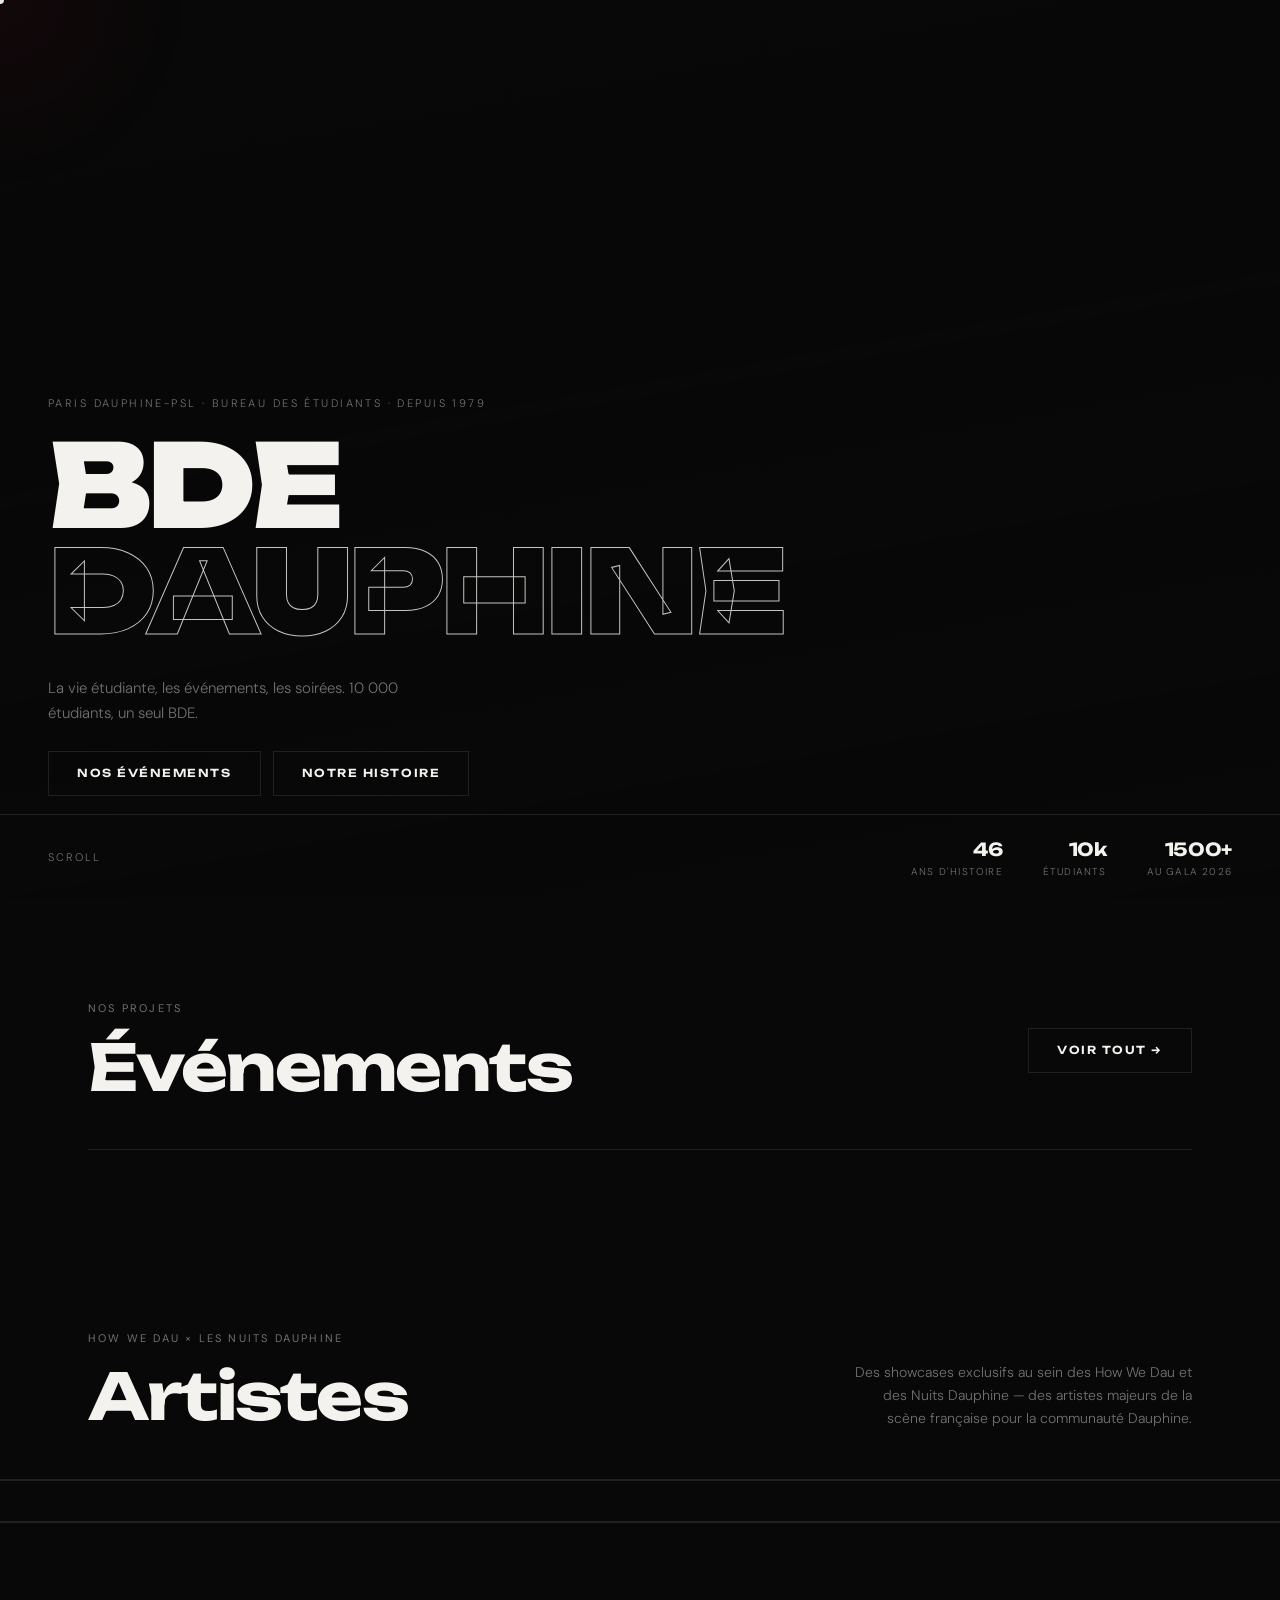
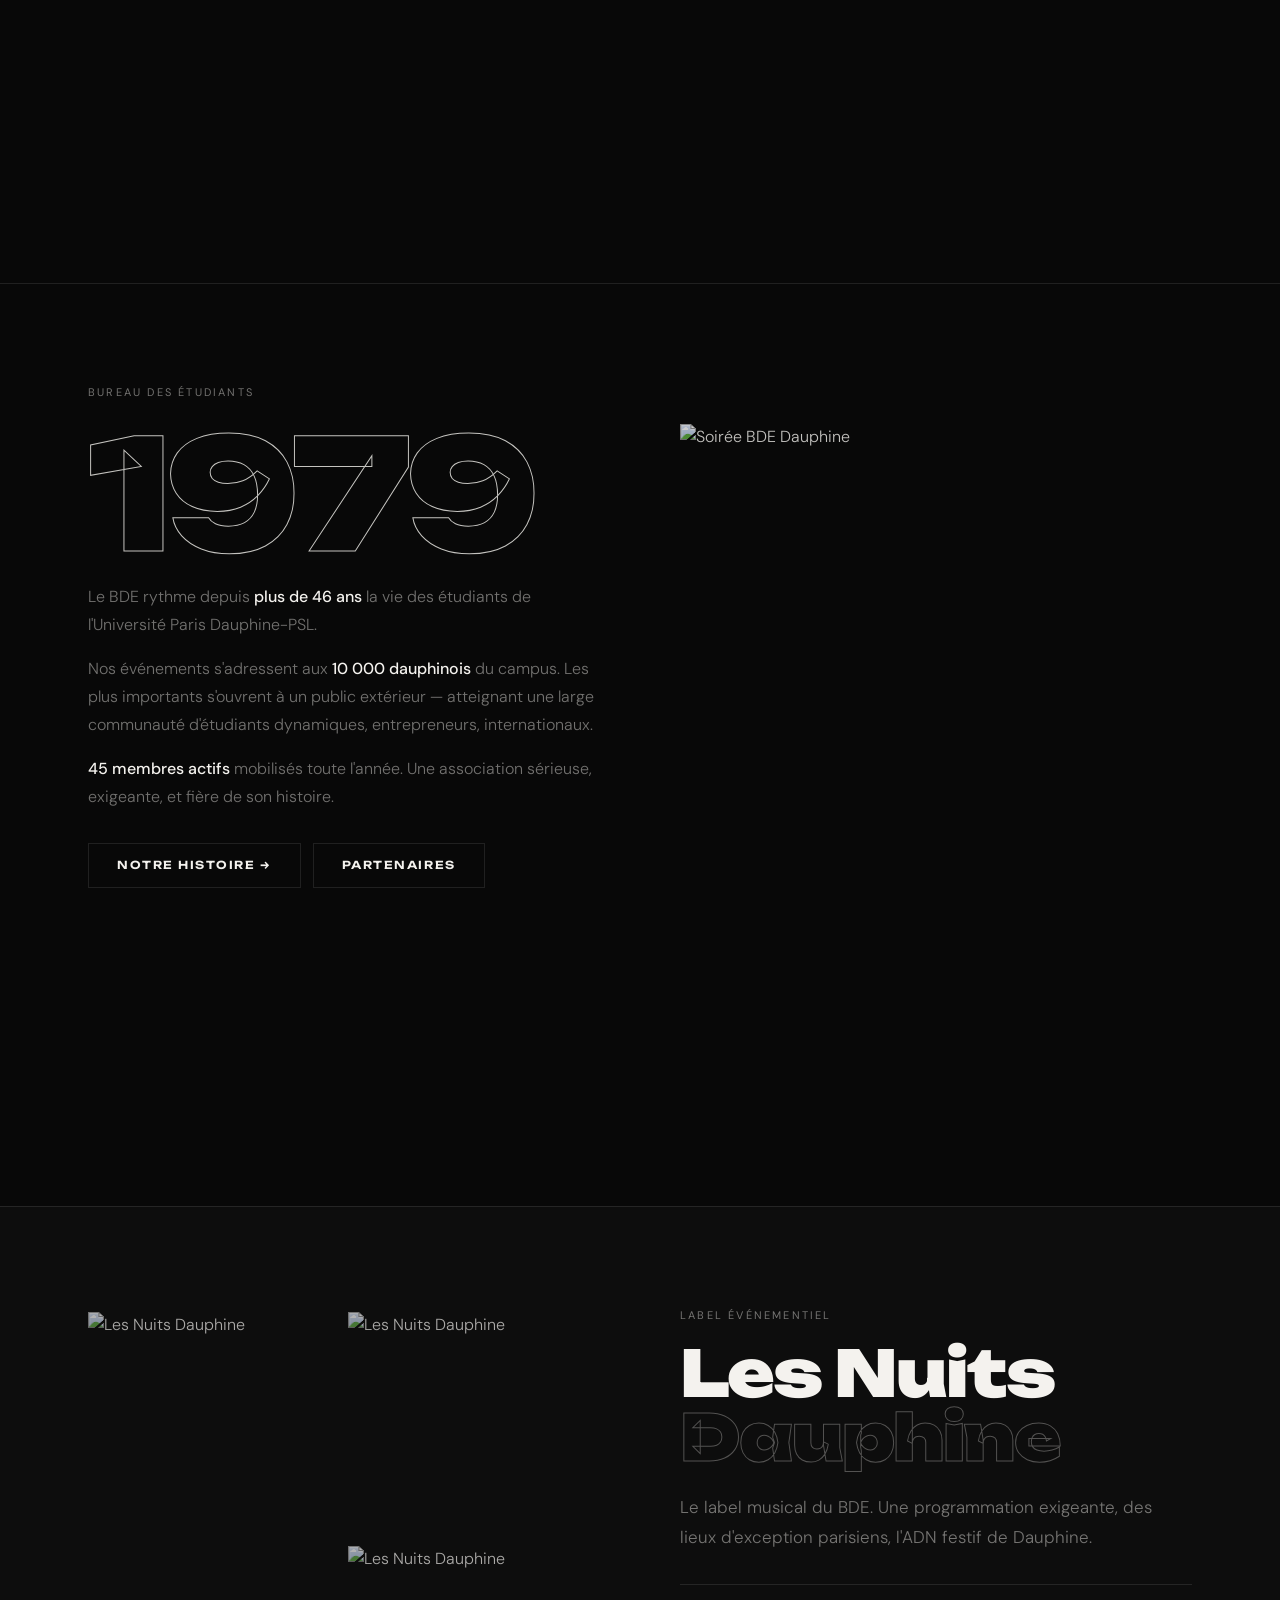
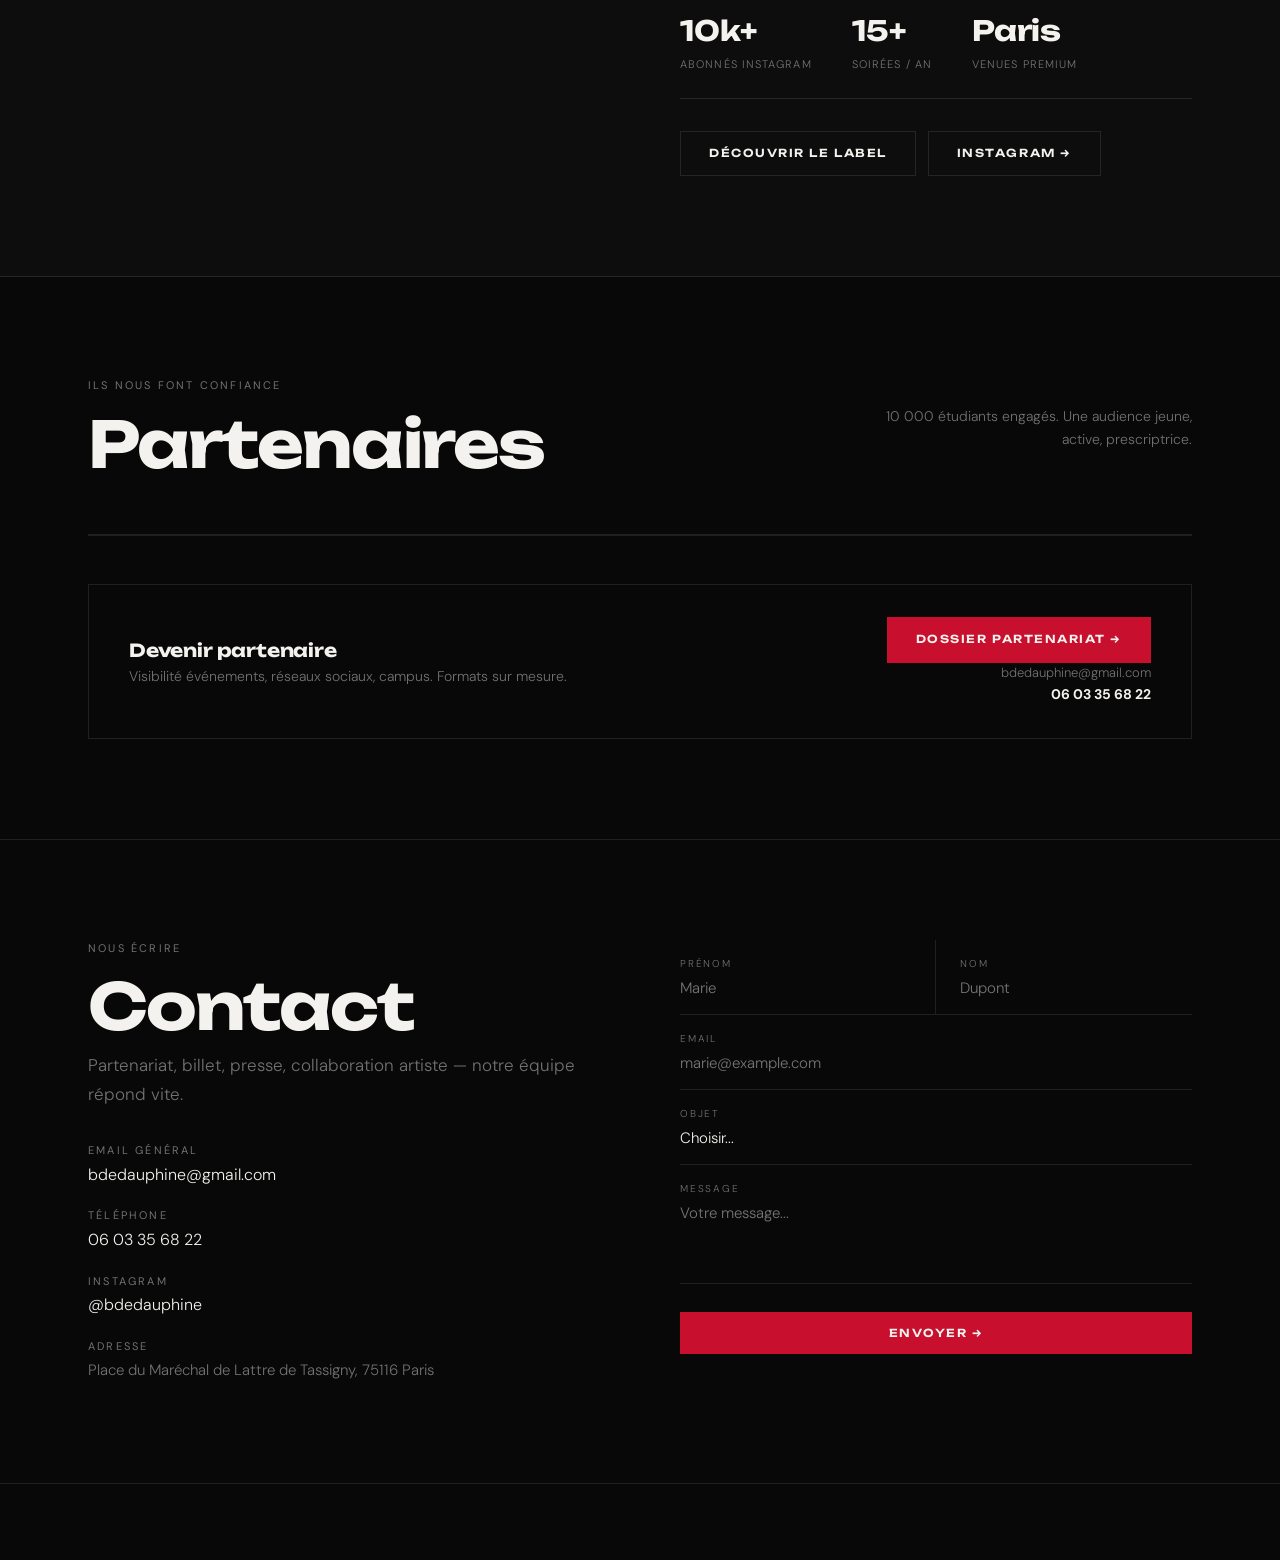
==== index.html @ ed26035d "Add files via upload" ====
<!DOCTYPE html>

<html lang="fr">
<head>
<meta charset="utf-8"/>
<meta content="width=device-width, initial-scale=1.0" name="viewport"/>
<!-- Favicons / icons -->
<link href="favicon.ico" rel="icon" sizes="any"/>
<link href="favicon-16.png" rel="icon" sizes="16x16" type="image/png"/>
<link href="favicon-32.png" rel="icon" sizes="32x32" type="image/png"/>
<link href="apple-touch-icon.png" rel="apple-touch-icon" sizes="180x180"/>
<link href="site.webmanifest" rel="manifest"/>
<meta content="#050608" name="theme-color"/>
<title>BDE Dauphine — Bureau des Étudiants · Paris Dauphine-PSL</title>
<meta content="BDE Dauphine — le Bureau des Étudiants de l'Université Paris Dauphine-PSL. Événements, soirées, showcases rap et vie étudiante depuis 1979." name="description"/>
<meta content="index, follow" name="robots">
<link href="https://bdedauphine.fr/" rel="canonical"/>
<!-- Social preview -->
<meta content="BDE Dauphine — Paris Dauphine-PSL" property="og:title"/>
<meta content="Événements, showcases exclusifs et vie étudiante à Paris Dauphine-PSL. Gala, How We Dau, WEI et plus." property="og:description"/>
<meta content="website" property="og:type"/>
<meta content="https://bdedauphine.fr/" property="og:url"/>
<meta content="https://bdedauphine.fr/uploads/photos_now-1777708863357.jpg" property="og:image"/>
<meta content="BDE Dauphine" property="og:site_name"/>
<meta content="fr_FR" property="og:locale"/>
<meta content="summary_large_image" name="twitter:card"/>
<meta content="BDE Dauphine — Paris Dauphine-PSL" name="twitter:title"/>
<meta content="Événements, showcases exclusifs et vie étudiante à Paris Dauphine-PSL. Gala, How We Dau, WEI et plus." name="twitter:description"/>
<meta content="https://bdedauphine.fr/uploads/photos_now-1777708863357.jpg" name="twitter:image"/>
<link href="style.css" rel="stylesheet"/>
<style>
    /* ── HERO ─────────────────────────────────────── */
    #hero { height: 100vh; min-height: 640px; position: relative; display: grid; grid-template-rows: 1fr auto; overflow: hidden; }
    .hero-bg { position: absolute; inset: 0; background-image: url('uploads/photos_now-1777708863357.jpg'); background-size: cover; background-position: center 25%; will-change: transform; }
    .hero-bg::after { content: ''; position: absolute; inset: 0; background: linear-gradient(170deg, rgba(8,8,8,0.6) 0%, rgba(8,8,8,0.5) 45%, rgba(8,8,8,0.9) 100%); }
    .hero-content { position: relative; z-index: 2; display: flex; flex-direction: column; justify-content: flex-end; padding: 0 48px 18px; max-width: 900px; }
    .hero-since { font-family: var(--font-body); font-size: 11px; letter-spacing: 0.22em; text-transform: uppercase; color: var(--muted); margin-bottom: 20px; }
    .hero-title { font-family: 'Unbounded', sans-serif; font-size: clamp(48px, 9vw, 128px); font-weight: 900; line-height: 0.92; letter-spacing: -0.04em; margin-bottom: 32px; }
    .hero-title .outline { -webkit-text-stroke: 1px rgba(244,242,238,0.8); color: transparent; }
    .hero-meta { display: flex; align-items: center; gap: 25px; flex-wrap: wrap; }
    .hero-desc { font-size: 15px; color: var(--muted); max-width: 360px; line-height: 1.65; }
    .hero-actions { display: flex; gap: 12px; flex-wrap: wrap; }
    .hero-scroll { position: relative; z-index: 2; padding: 20px 48px; border-top: 1px solid var(--border); display: flex; justify-content: space-between; align-items: center; }
    .hero-scroll-label { font-size: 11px; letter-spacing: 0.18em; text-transform: uppercase; color: var(--muted); }
    .hero-scroll-stats { display: flex; gap: 40px; }
    .hero-stat { text-align: right; }
    .hero-stat-num { font-family: var(--font-title); font-size: 18px; font-weight: 700; letter-spacing: -0.02em; }
    .hero-stat-label { font-size: 10px; letter-spacing: 0.12em; text-transform: uppercase; color: var(--muted); }

    /* ── ÉVÉNEMENTS GRID ──────────────────────────── */
    #evenements { padding: 100px 0 0; }
    .events-header { display: flex; justify-content: space-between; align-items: flex-end; padding-bottom: 48px; border-bottom: 1px solid var(--border); margin-bottom: 0; }
    .event-row { display: grid; grid-template-columns: 80px minmax(0, 1fr) minmax(130px, auto) 200px 80px; align-items: center; gap: 32px; padding: 28px 0; border-bottom: 1px solid var(--border); cursor: none; text-decoration: none; color: var(--white); transition: background 0.2s; position: relative; }
    .event-row:hover { background: rgba(244,242,238,0.02); }
    .event-row:hover .event-row-num { color: var(--red); }
    .event-row:hover .event-row-arrow { opacity: 1; transform: translateX(0); }
    .event-row-num { font-family: var(--font-title); font-size: 12px; font-weight: 600; letter-spacing: 0.08em; color: var(--muted); transition: color 0.2s; }
    .event-row-name { font-family: var(--font-title); font-size: clamp(18px, 2.5vw, 26px); font-weight: 700; letter-spacing: -0.02em; }
    .event-row-meta { font-size: 13px; color: var(--muted); }
    .event-row-arrow { justify-self: end; font-size: 20px; color: var(--muted); opacity: 0; transform: translateX(-8px); transition: opacity 0.2s, transform 0.2s; }

    /* ── HERO LOGO DROIT ─────────────────────────── */
    /* Pour changer la taille du logo : modifier la valeur width dans .hero-logo-right img */
    .hero-logo-right {
      position: absolute;
      right: 48px;
      bottom: 152px; /* aligne approximativement avec la ligne "DAUPHINE" */
      z-index: 3;
      pointer-events: none;
      opacity: 0.50;
      filter: brightness(0) invert(1);
    }
    .hero-logo-right img {
      width: 220px; /* ← MODIFIER ICI pour changer la taille du logo */
      display: block;
    }

@media (max-width: 900px) {
  .hero-logo-right {
    display: block;
    position: absolute;
    top: 40%;
    left: 50%;
    transform: translate(-50%, -50%);
    opacity: 0.45;
  }

  .hero-logo-right img {
    width: 150px;
  }
}

@media (max-width: 900px) {
  .hero-actions {
    display: grid;
    grid-template-columns: 1fr 1fr;
    gap: 10px;
    width: 100%;
    max-width: 300px;
  }

  .hero-actions .btn {
    padding: 12px 10px;
    font-size: 10px;
    letter-spacing: 0.08em;
    text-align: center;
    white-space: nowrap;
  }
}

    /* ── SHOWCASES / ARTISTES ────────────────────── */
    #showcases { padding: 100px 0 0; }
    .artists-carousel { overflow: hidden; border-top: 1px solid var(--border); margin-top: 48px; }
    .artists-carousel-track { display: flex; gap: 0; width: max-content; animation: marquee 50s linear infinite; }
    .artists-carousel-track:hover { animation-play-state: paused; }
    .artist-card { flex: 0 0 300px; height: 420px; position: relative; overflow: hidden; border-right: 1px solid var(--border); }
    .artist-card-featured { flex: 0 0 440px; }
    .artist-card img { width: 100%; height: 100%; object-fit: cover; filter: brightness(0.5) saturate(0.75); transition: transform 0.7s cubic-bezier(0.16,1,0.3,1), filter 0.4s; }
    .artist-card:hover img { transform: scale(1.05); filter: brightness(0.7) saturate(0.9); }
    .artist-card-overlay { position: absolute; inset: 0; background: linear-gradient(to top, rgba(8,8,8,0.97) 0%, rgba(8,8,8,0.25) 45%, transparent 70%); }
    .artist-card-info { position: absolute; bottom: 0; left: 0; right: 0; padding: 32px; }
    .artist-card-year { font-size: 10px; letter-spacing: 0.2em; text-transform: uppercase; color: var(--muted); margin-bottom: 8px; }
    .artist-card-name { font-family: var(--font-title); font-size: clamp(28px, 3.5vw, 44px); font-weight: 900; letter-spacing: -0.03em; line-height: 0.95; margin-bottom: 6px; }
    .artist-card-event { font-size: 12px; color: var(--muted); line-height: 1.5; }
    .artist-card-badge { display: inline-block; margin-top: 12px; font-family: var(--font-title); font-size: 9px; font-weight: 600; letter-spacing: 0.12em; text-transform: uppercase; padding: 5px 12px; border: 1px solid rgba(244,242,238,0.45); color: var(--white); }
    /* Artist text strip */
    .artists-text-strip { overflow: hidden; border-top: 1px solid var(--border); border-bottom: 1px solid var(--border); padding: 20px 0; }
    .artists-text-track { display: flex; align-items: center; animation: marquee 55s linear infinite; white-space: nowrap; }
    .artist-text-item { font-family: var(--font-title); font-size: clamp(44px,7vw,84px); font-weight: 900; letter-spacing: -0.05em; color: transparent; -webkit-text-stroke: 1px rgba(244,242,238,0.16); padding: 0 48px; flex-shrink: 0; line-height: 1; }
    .artist-text-sep { color: var(--red); opacity: 0.5; padding: 0 8px; font-size: clamp(24px,4vw,48px); flex-shrink: 0; }

    /* ── GALERIE BANDE ────────────────────────────── */
    #galerie-band { overflow: hidden; border-top: 1px solid var(--border); border-bottom: 1px solid var(--border); }
    .galerie-strip { display: flex; height: 360px; }
    .galerie-strip-item { flex: 0 0 auto; overflow: hidden; position: relative; }
    .galerie-strip-item img { height: 100%; width: auto; object-fit: cover; display: block; filter: brightness(0.75) saturate(0.85); transition: filter 0.3s; }
    .galerie-strip-item:hover img { filter: brightness(0.9) saturate(1); }

    /* ── HISTOIRE + IDENTITE ──────────────────────── */
    #identite { padding: 100px 0; }
    .identite-grid { display: grid; grid-template-columns: 1fr 1fr; gap: 80px; align-items: start; }
    .year-big { font-family: var(--font-title); font-size: clamp(80px, 12vw, 160px); font-weight: 900; line-height: 1; letter-spacing: -0.05em; -webkit-text-stroke: 1px rgba(244,242,238,0.8); color: transparent; margin-bottom: -20px; }
    .identite-text { margin-top: 32px; }
    .identite-text p { font-size: 16px; color: var(--muted); line-height: 1.75; margin-bottom: 16px; }
    .identite-text strong { color: var(--white); font-weight: 500; }
    .identite-right { padding-top: 40px; }
    .identite-photo { width: 100%; aspect-ratio: 3/4; overflow: hidden; position: relative; }
    .identite-photo img { width: 100%; height: 100%; object-fit: cover; object-position: center top; filter: brightness(0.8) saturate(0.9); }

    /* ── NUITS LABEL ──────────────────────────────── */
    #nuits { padding: 100px 0; background: #0d0d0d; border-top: 1px solid var(--border); border-bottom: 1px solid var(--border); }
    .nuits-layout { display: grid; grid-template-columns: 1fr 1fr; gap: 80px; align-items: center; }
    .nuits-photos { display: grid; grid-template-columns: 1fr 1fr; gap: 8px; height: 460px; }
    .nuits-photo { overflow: hidden; }
    .nuits-photo:first-child { grid-row: span 2; }
    .nuits-photo img { width: 100%; height: 100%; object-fit: cover; filter: brightness(0.7) saturate(0.8); transition: filter 0.4s; }
    .nuits-photo:hover img { filter: brightness(0.85) saturate(0.95); }
    .nuits-title { font-family: var(--font-title); font-size: clamp(36px, 5vw, 64px); font-weight: 900; line-height: 1; letter-spacing: -0.03em; margin-bottom: 24px; }
    .nuits-title .line2 { -webkit-text-stroke: 1px rgba(244,242,238,0.3); color: transparent; }
    .nuits-stats-row { display: flex; gap: 40px; margin: 32px 0; padding: 24px 0; border-top: 1px solid var(--border); border-bottom: 1px solid var(--border); }
    .nuits-stat-num { font-family: var(--font-title); font-size: 28px; font-weight: 700; letter-spacing: -0.02em; color: var(--white); }
    .nuits-stat-label { font-size: 11px; letter-spacing: 0.1em; text-transform: uppercase; color: var(--muted); margin-top: 2px; }

    /* ── PARTENAIRES MINI ─────────────────────────── */
    #partenaires { padding: 100px 0; }
    .partners-header { display: flex; justify-content: space-between; align-items: flex-end; margin-bottom: 56px; }
    .partners-scroll-section { overflow: hidden; border-top: 1px solid var(--border); border-bottom: 1px solid var(--border); }
    .partners-scroll-track { display: flex; animation: marquee 32s linear infinite; }
    .partner-scroll-item { flex: 0 0 auto; display: flex; align-items: center; gap: 20px; padding: 22px 44px; border-right: 1px solid var(--border); text-decoration: none; color: var(--white); cursor: none; transition: background 0.2s; }
    .partner-scroll-item:hover { background: rgba(244,242,238,0.03); }
    .partner-scroll-dot { width: 4px; height: 4px; border-radius: 50%; background: var(--red); flex-shrink: 0; opacity: 0.55; }
    .partner-scroll-name { font-family: var(--font-title); font-size: 13px; font-weight: 700; letter-spacing: 0.02em; white-space: nowrap; }
    .partner-scroll-type { font-size: 11px; color: var(--muted); letter-spacing: 0.06em; white-space: nowrap; }
    .partner-cta-row { margin-top: 48px; display: flex; align-items: center; justify-content: space-between; padding: 32px 40px; border: 1px solid var(--border); }
    .partner-cta-text h3 { font-family: var(--font-title); font-size: 18px; font-weight: 700; letter-spacing: -0.01em; margin-bottom: 0px; }
    .partner-cta-text p { font-size: 14px; color: var(--muted); }
    .partner-cta-contact { display: flex; flex-direction: column; align-items: flex-end; gap: 0px; }
    .partner-cta-contact span { font-size: 13px; color: var(--muted); }
    .partner-cta-contact strong { font-size: 14px; color: var(--white); }

    /* ── CONTACT ──────────────────────────────────── */
    #contact { padding: 100px 0; border-top: 1px solid var(--border); }
    .contact-layout { display: grid; grid-template-columns: 1fr 1fr; gap: 80px; align-items: start; }
    .contact-form { display: flex; flex-direction: column; gap: 0; }
    .form-field { display: flex; flex-direction: column; border-bottom: 1px solid var(--border); }
    .form-field label { font-size: 10px; letter-spacing: 0.18em; text-transform: uppercase; color: var(--muted); padding: 16px 0 6px; }
    .form-field input, .form-field textarea, .form-field select { background: transparent; border: none; color: var(--white); font-family: var(--font-body); font-size: 15px; font-weight: 300; padding: 0 0 16px; outline: none; resize: none; cursor: none; -webkit-appearance: none; }
    .form-field select option { background: #111; }
    .form-field textarea { height: 80px; }
    .form-row-2 { display: grid; grid-template-columns: 1fr 1fr; }
    .form-row-2 .form-field:first-child { border-right: 1px solid var(--border); padding-right: 24px; }
    .form-row-2 .form-field:last-child { padding-left: 24px; }
    .form-submit { margin-top: 28px; }

    @media (max-width: 900px) {
      .hero-content { padding: 0 20px 72px; }
      .hero-scroll { padding: 16px 20px; }
      .hero-scroll-stats { gap: 20px; }
      .event-row { grid-template-columns: 48px 1fr; gap: 16px 20px; }
      .event-row > .event-row-meta { grid-column: 2; }
      .event-row-arrow { display: none; }
      .artist-card { flex: 0 0 260px; height: 380px; }
      .artist-card-featured { flex: 0 0 300px; }
      .identite-grid, .nuits-layout, .contact-layout { grid-template-columns: 1fr; gap: 40px; }
      .identite-right { padding-top: 0; }
      .partners-header { flex-direction: column; align-items: flex-start; gap: 16px; }
      .partner-cta-row { flex-direction: column; gap: 24px; align-items: flex-start; }
      .partner-cta-contact { align-items: flex-start; }
      .galerie-strip { height: 220px; }
      /* Events header "voir tout" */
      .events-header { flex-direction: column; align-items: flex-start; gap: 16px; }
    }
    @media (max-width: 768px) {
      /* Artists carousel: touch-scrollable on mobile */
      .artists-carousel { overflow-x: auto; overflow-y: hidden; height: 380px; -webkit-overflow-scrolling: touch; scroll-snap-type: x mandatory; }
      .artists-carousel::-webkit-scrollbar { display: none; }
      .artists-carousel-track { animation: none !important; }
      .artist-card, .artist-card-featured { scroll-snap-align: start; }
    }
     
    @media (max-width: 768px) {
  .partners-scroll-section {
    overflow: visible;
    border-top: 1px solid var(--border);
    border-bottom: 1px solid var(--border);
  }

  .partners-scroll-track {
    animation: none !important;
    display: grid;
    grid-template-columns: 1fr 1fr;
    width: 100%;
  }

  .partner-scroll-item {
    flex: none;
    min-height: 96px;
    padding: 18px 10px;
    border-right: 1px solid var(--border);
    border-bottom: 1px solid var(--border);
    justify-content: center;
    text-align: center;
    flex-direction: column;
    gap: 10px;
  }

  .partner-scroll-item:nth-child(even) {
    border-right: none;
  }

  .partner-scroll-name {
    font-size: 11px;
    line-height: 1.2;
  }

  .partner-scroll-type {
    font-size: 9px;
  }

  .partner-logo-box {
    width: 44px;
    height: 44px;
    margin: 0 auto;
  }

  .partner-scroll-dot {
    display: none;
  }
}
/* ── LOGOS SPONSORS / PARTENAIRES ───────────────── */

.sponsor-logo-ph,
.partner-logo-box {
  width: 80px;
  height: 80px;
  border: 1px solid var(--border);
  background: rgba(244,242,238,0.045);
  display: grid;
  place-items: center;
  flex-shrink: 0;
  overflow: hidden;
}

.sponsor-logo-ph img,
.partner-logo-box img {
  max-width: 90%;
  max-height: 90%;
  object-fit: contain;
  display: block;
  filter: grayscale(1) brightness(1.45);
  opacity: 0.78;
  transition:
    filter 0.25s ease,
    opacity 0.25s ease,
    transform 0.25s ease;
}

.sponsor-item:hover .sponsor-logo-ph img,
.partner-scroll-item:hover .partner-logo-box img {
  filter: grayscale(0) brightness(1);
  opacity: 1;
  transform: scale(1.05);
}

.partner-scroll-item {
  align-items: center;
}

@media (max-width: 768px) {
  .sponsor-logo-ph,
  .partner-logo-box {
    width: 44px;
    height: 44px;
  }

  .sponsor-logo-ph img,
  .partner-logo-box img {
    max-width: 70%;
    max-height: 70%;
  }

  .partner-scroll-item {
    min-height: 108px;
  }
}
  </style>
</meta></head>
<body>
<div class="cursor-dot" id="cursorDot"></div>
<div class="cursor-blob" id="cursorBlob"></div>
<!-- NAV -->
<!-- =====================================================
     NAVIGATION GÉNÉRÉE AUTOMATIQUEMENT
     Source : /data/site.js > navigation
     Modifier les libellés et liens dans data/site.js.
     Ne pas écrire les liens de menu directement ici.
     ===================================================== --><nav data-render="nav" id="nav"></nav>
<!-- HERO -->
<section id="hero">
<div class="hero-bg" id="heroBg"></div>
<div class="hero-content">
<div class="hero-since reveal" data-en="Paris Dauphine-PSL · Student Union · Since 1979" data-fr="Paris Dauphine-PSL · Bureau des Étudiants · Depuis 1979">Paris Dauphine-PSL · Bureau des Étudiants · Depuis 1979</div>
<h1 class="hero-title reveal" style="transition-delay:0.1s">
        BDE<br/><span class="outline">DAUPHINE</span>
</h1>
<div class="hero-meta reveal" style="transition-delay:0.2s">
<p class="hero-desc" data-en="Student life, events, parties. 10,000 students, one BDE." data-fr="La vie étudiante, les événements, les soirées. 10 000 étudiants, un seul BDE.">La vie étudiante, les événements, les soirées. 10 000 étudiants, un seul BDE.</p>
<div class="hero-actions">
<a class="btn" data-en="Our Events" data-fr="Nos événements" href="#evenements">Nos événements</a>
<a class="btn" data-en="Our Story" data-fr="Notre histoire" href="about.html">Notre histoire</a>
</div>
</div>
</div>
<!-- Logo BDE droit — aligné avec "DAUPHINE" — taille modifiable dans .hero-logo-right img -->
<div aria-hidden="true" class="hero-logo-right">
<img alt="" src="uploads/logo-1777708303205.png"/>
</div>
<div class="hero-scroll reveal">
<span class="hero-scroll-label">Scroll</span>
<div class="hero-scroll-stats">
<div class="hero-stat">
<div class="hero-stat-num">46</div>
<div class="hero-stat-label" data-en="years of history" data-fr="ans d'histoire">ans d'histoire</div>
</div>
<div class="hero-stat">
<div class="hero-stat-num">10k</div>
<div class="hero-stat-label" data-en="students" data-fr="étudiants">étudiants</div>
</div>
<div class="hero-stat">
<div class="hero-stat-num">1500+</div>
<div class="hero-stat-label" data-en="at Gala 2026" data-fr="au Gala 2026">au Gala 2026</div>
</div>
</div>
</div>
</section>
<!-- SPONSORS MARQUEE -->
<!-- =====================================================
     BANDEAU SPONSORS AUTOMATIQUE
     Source : /data/sponsors.js
     Ajouter/supprimer/réordonner les sponsors dans ce fichier.
     ===================================================== --><div data-render="sponsors-marquee"></div>
<!-- ÉVÉNEMENTS (ordre corrigé) -->
<section class="page-section" id="evenements" style="padding-bottom:0;">
<div class="container">
<div class="events-header reveal">
<div>
<div class="label-sm" data-en="Our Projects" data-fr="Nos projets">Nos projets</div>
<h2 class="title-xl" data-en="Events" data-fr="Événements">Événements</h2>
</div>
<a class="btn" data-en="See all →" data-fr="Voir tout →" href="evenements.html">Voir tout →</a>
</div>
<!-- =====================================================
     LISTE ÉVÉNEMENTS ACCUEIL
     Source : /data/events.js
     showOnHome: true => affiché ici.
     order définit la position.
     ===================================================== --><div class="events-list" data-render="home-events"></div>
</div>
</section>
<!-- ARTISTES (carousel horizontal) -->
<section id="showcases">
<div class="container">
<div style="padding: 80px 0 0; display:flex; justify-content:space-between; align-items:flex-end;">
<div>
<div class="label-sm reveal">How We Dau × Les Nuits Dauphine</div>
<h2 class="title-xl reveal" data-en="Artists" data-fr="Artistes" style="transition-delay:0.05s">Artistes</h2>
</div>
<p class="body-md reveal" data-en="Exclusive showcases at How We Dau and Les Nuits Dauphine — major French music scene artists for the Dauphine community." data-fr="Des showcases exclusifs au sein des How We Dau et des Nuits Dauphine — des artistes majeurs de la scène française pour la communauté Dauphine." style="max-width:340px;text-align:right;transition-delay:0.1s">
          Des showcases exclusifs au sein des How We Dau et des Nuits Dauphine — des artistes majeurs de la scène française pour la communauté Dauphine.
        </p>
</div>
</div>
<div class="artists-carousel">
<!-- =====================================================
     CARROUSEL ARTISTES
     Source : /data/artists.js
     Modifier les artistes, images et années dans data/artists.js.
     ===================================================== --><div class="artists-carousel-track" data-render="artists-carousel" id="artistsCarouselTrack"></div>
</div>
<div class="artists-text-strip">
<div class="artists-text-track" data-render="artists-text-strip" id="artistsTextTrack"></div>
</div>
</section>
<!-- GALERIE BANDE -->
<div id="galerie-band">
<!-- =====================================================
     BANDE PHOTO AUTOMATIQUE
     Source : /data/galleries.js
     Les premières images actives des galeries sont affichées ici.
     ===================================================== --><div class="galerie-strip" data-render="home-gallery-strip" id="galerieStrip"></div>
</div>
<!-- IDENTITÉ -->
<section class="page-section" id="identite">
<div class="container">
<div class="identite-grid">
<div class="identite-left reveal">
<div class="label-sm" data-en="Student Union" data-fr="Bureau des Étudiants">Bureau des Étudiants</div>
<div class="year-big">1979</div>
<div class="identite-text">
<p data-en="The BDE has shaped student life at Paris Dauphine-PSL University for &lt;strong&gt;over 46 years&lt;/strong&gt;." data-fr="Le BDE rythme depuis &lt;strong&gt;plus de 46 ans&lt;/strong&gt; la vie des étudiants de l'Université Paris Dauphine-PSL.">Le BDE rythme depuis <strong>plus de 46 ans</strong> la vie des étudiants de l'Université Paris Dauphine-PSL.</p>
<p data-en="Our events serve the &lt;strong&gt;10,000 Dauphine students&lt;/strong&gt; on campus. The biggest ones are open to outside audiences — reaching a wide community of dynamic students, entrepreneurs and international profiles." data-fr="Nos événements s'adressent aux &lt;strong&gt;10 000 dauphinois&lt;/strong&gt; du campus. Les plus importants s'ouvrent à un public extérieur — atteignant une large communauté d'étudiants dynamiques, entrepreneurs, internationaux.">Nos événements s'adressent aux <strong>10 000 dauphinois</strong> du campus. Les plus importants s'ouvrent à un public extérieur — atteignant une large communauté d'étudiants dynamiques, entrepreneurs, internationaux.</p>
<p data-en="&lt;strong&gt;45 active members&lt;/strong&gt; mobilised year-round. A serious, demanding association, proud of its history." data-fr="&lt;strong&gt;45 membres actifs&lt;/strong&gt; mobilisés toute l'année. Une association sérieuse, exigeante, et fière de son histoire."><strong>45 membres actifs</strong> mobilisés toute l'année. Une association sérieuse, exigeante, et fière de son histoire.</p>
<div style="margin-top:32px; display:flex; gap:12px;">
<a class="btn" data-en="Our Story →" data-fr="Notre histoire →" href="about.html">Notre histoire →</a>
<a class="btn" data-en="Partners" data-fr="Partenaires" href="partenaires.html">Partenaires</a>
</div>
</div>
</div>
<div class="identite-right reveal" style="transition-delay:0.2s">
<div class="identite-photo">
<img alt="Soirée BDE Dauphine" src="uploads/DSC04314-scaled.jpg"/>
</div>
</div>
</div>
</div>
</section>
<!-- LABEL LES NUITS DAUPHINE -->
<section id="nuits">
<div class="container">
<div class="nuits-layout">
<div class="nuits-photos reveal">
<div class="nuits-photo"><img alt="Les Nuits Dauphine" src="uploads/cap-145101.png"/></div>
<div class="nuits-photo"><img alt="Les Nuits Dauphine" src="uploads/cap-145018.png"/></div>
<div class="nuits-photo"><img alt="Les Nuits Dauphine" src="uploads/cap-145204.png"/></div>
</div>
<div class="reveal" style="transition-delay:0.2s">
<div class="label-sm" data-en="Event Label" data-fr="Label événementiel">Label événementiel</div>
<div class="nuits-title">Les Nuits<br/><span class="line2">Dauphine</span></div>
<p class="body-lg" data-en="The BDE's music label. A demanding lineup, exceptional Parisian venues, the festive DNA of Dauphine." data-fr="Le label musical du BDE. Une programmation exigeante, des lieux d'exception parisiens, l'ADN festif de Dauphine.">Le label musical du BDE. Une programmation exigeante, des lieux d'exception parisiens, l'ADN festif de Dauphine.</p>
<div class="nuits-stats-row">
<div>
<div class="nuits-stat-num">10k+</div>
<div class="nuits-stat-label" data-en="Instagram followers" data-fr="abonnés Instagram">abonnés Instagram</div>
</div>
<div>
<div class="nuits-stat-num">15+</div>
<div class="nuits-stat-label" data-en="events / year" data-fr="soirées / an">soirées / an</div>
</div>
<div>
<div class="nuits-stat-num">Paris</div>
<div class="nuits-stat-label" data-en="premium venues" data-fr="venues premium">venues premium</div>
</div>
</div>
<div style="display:flex;gap:12px;flex-wrap:wrap;">
<a class="btn" data-en="Discover the label" data-fr="Découvrir le label" href="nuits.html">Découvrir le label</a>
<a class="btn" href="https://www.instagram.com/lesnuitsdauphine/" target="_blank">Instagram →</a>
</div>
</div>
</div>
</div>
</section>
<!-- PARTENAIRES -->
<section class="page-section" id="partenaires">
<div class="container">
<div class="partners-header reveal">
<div>
<div class="label-sm" data-en="They Trust Us" data-fr="Ils nous font confiance">Ils nous font confiance</div>
<h2 class="title-xl" data-en="Partners" data-fr="Partenaires">Partenaires</h2>
</div>
<p class="body-md" data-en="10,000 engaged students. A young, active, influential audience." data-fr="10 000 étudiants engagés. Une audience jeune, active, prescriptrice." style="max-width:320px;text-align:right;">10 000 étudiants engagés. Une audience jeune, active, prescriptrice.</p>
</div>
<div class="partners-scroll-section">
<!-- =====================================================
     PARTENAIRES ACCUEIL
     Source : /data/sponsors.js
     active/order/category contrôlent l'affichage.
     ===================================================== --><div class="partners-scroll-track" data-render="partners-scroll" id="partnersScrollTrack"></div>
</div>
<div class="partner-cta-row reveal">
<div class="partner-cta-text">
<h3 data-en="Become a Partner" data-fr="Devenir partenaire">Devenir partenaire</h3>
<p data-en="Event visibility, social media, campus. Tailor-made formats." data-fr="Visibilité événements, réseaux sociaux, campus. Formats sur mesure.">Visibilité événements, réseaux sociaux, campus. Formats sur mesure.</p>
</div>
<div class="partner-cta-contact">
<a class="btn btn-red" data-en="Partnership Deck →" data-fr="Dossier partenariat →" href="partenaires.html">Dossier partenariat →</a>
<span>bdedauphine@gmail.com</span>
<strong>06 03 35 68 22</strong>
</div>
</div>
</div>
</section>
<!-- CONTACT -->
<section id="contact">
<div class="container">
<div class="contact-layout">
<div class="reveal">
<div class="label-sm" data-en="Get in Touch" data-fr="Nous écrire">Nous écrire</div>
<h2 class="title-xl" style="margin-bottom:10px;">Contact</h2>
<p class="body-lg" data-en="Partnerships, tickets, press, artist collaborations — our team responds quickly." data-fr="Partenariat, billet, presse, collaboration artiste — notre équipe répond vite." style="margin-bottom:32px;">Partenariat, billet, presse, collaboration artiste — notre équipe répond vite.</p>
<div style="display:flex;flex-direction:column;gap:20px;">
<div>
<div class="label-sm" data-en="General email" data-fr="Email général" style="margin-bottom:2px;">Email général</div>
<a href="mailto:bdedauphine@gmail.com" style="font-size:16px;text-decoration:none;cursor:none;">bdedauphine@gmail.com</a>
</div>
<div>
<div class="label-sm" data-en="Phone" data-fr="Téléphone" style="margin-bottom:2px;">Téléphone</div>
<a href="tel:0603356822" style="font-size:16px;text-decoration:none;cursor:none;">06 03 35 68 22</a>
</div>
<div>
<div class="label-sm" style="margin-bottom:2px;">Instagram</div>
<a href="https://www.instagram.com/bdedauphine/" style="font-size:16px;text-decoration:none;cursor:none;" target="_blank">@bdedauphine</a>
</div>
<div>
<div class="label-sm" data-en="Address" data-fr="Adresse" style="margin-bottom:2px;">Adresse</div>
<span style="font-size:15px;color:var(--muted);">Place du Maréchal de Lattre de Tassigny, 75116 Paris</span>
</div>
</div>
</div>
<form class="contact-form reveal" id="contactForm" style="transition-delay:0.15s;">
<input name="_subject" type="hidden" value="Nouveau message — BDE Dauphine"/>
<input name="_captcha" type="hidden" value="false"/>
<div class="form-row-2">
<div class="form-field"><label data-en="First name" data-fr="Prénom">Prénom</label><input name="prenom" placeholder="Marie" required="" type="text"/></div>
<div class="form-field"><label data-en="Last name" data-fr="Nom">Nom</label><input name="nom" placeholder="Dupont" required="" type="text"/></div>
</div>
<div class="form-field"><label>Email</label><input name="email" placeholder="marie@example.com" required="" type="email"/></div>
<div class="form-field">
<label data-en="Subject" data-fr="Objet">Objet</label>
<select name="objet" required="">
<option data-en="Choose..." data-fr="Choisir..." disabled="" selected="" value="">Choisir...</option>
<option data-en="Business partnership" data-fr="Partenariat commercial">Partenariat commercial</option>
<option data-en="Artist collaboration" data-fr="Collaboration artiste">Collaboration artiste</option>
<option data-en="Ticketing question" data-fr="Question billetterie">Question billetterie</option>
<option data-en="Press / media" data-fr="Presse / média">Presse / média</option>
<option data-en="Other" data-fr="Autre">Autre</option>
</select>
</div>
<div class="form-field"><label data-en="Message" data-fr="Message">Message</label><textarea name="message" placeholder="Votre message..." required=""></textarea></div>
<div class="form-submit"><button class="btn btn-red" data-en="Send →" data-fr="Envoyer →" id="formBtn" style="width:100%;cursor:none;" type="submit">Envoyer →</button></div>
</form>
</div>
</div>
</section>
<!-- FOOTER -->
<!-- =====================================================
     FOOTER GÉNÉRÉ AUTOMATIQUEMENT
     Source : /data/site.js
     Modifier email, téléphone, année, réseaux sociaux dans data/site.js.
     ===================================================== --><footer data-render="footer"></footer>
<!-- TICKET MODAL -->
<!-- =====================================================
     MODAL BILLETTERIE GÉNÉRÉE AUTOMATIQUEMENT
     Source : /data/site.js > ticket
     Modifier le lien Shotgun dans data/site.js.
     ===================================================== --><div class="modal-overlay" data-render="ticket-modal" id="ticketModal" onclick="closeModalOnBg(event)"></div>

<!-- =====================================================
     DONNÉES + MOTEUR DE RENDU
     Pour modifier les contenus, éditer les fichiers /data/*.js.
     Les fichiers /js/*.js transforment ces données en HTML.
     ===================================================== -->
<script src="data/site.js"></script>
<script src="data/sponsors.js"></script>
<script src="data/events.js"></script>
<script src="data/galleries.js"></script>
<script src="data/artists.js"></script>
<script src="data/pages.js"></script>
<script src="data/legal.js"></script>
<script src="js/components.js"></script>
<script src="js/render.js"></script>
<script src="js/main.js"></script>
<script>
    // Cursor
    const dot = document.getElementById('cursorDot');
    const blob = document.getElementById('cursorBlob');
    let mx = 0, my = 0, bx = 0, by = 0;
    document.addEventListener('mousemove', e => { mx = e.clientX; my = e.clientY; dot.style.left = mx + 'px'; dot.style.top = my + 'px'; });
    function animateBlob() { bx += (mx - bx) * 0.07; by += (my - by) * 0.07; blob.style.left = bx + 'px'; blob.style.top = by + 'px'; requestAnimationFrame(animateBlob); }
    animateBlob();

    // Nav scroll
    const nav = document.getElementById('nav');
    window.addEventListener('scroll', () => { nav.classList.toggle('scrolled', window.scrollY > 40); }, { passive: true });

    // Parallax hero
    const heroBg = document.getElementById('heroBg');
    window.addEventListener('scroll', () => { if (window.scrollY < window.innerHeight) heroBg.style.transform = `translateY(${window.scrollY * 0.28}px)`; }, { passive: true });

    // Reveal
    const obs = new IntersectionObserver(entries => {
      entries.forEach(e => { if (e.isIntersecting) { e.target.classList.add('in'); obs.unobserve(e.target); } });
    }, { threshold: 0.08, rootMargin: '0px 0px -32px 0px' });
    document.querySelectorAll('.reveal').forEach(el => obs.observe(el));

    // Gallery strip auto-scroll
    const strip = document.getElementById('galerieStrip');
    let stripPos = 0;
    strip.innerHTML += strip.innerHTML;
    function scrollStrip() { stripPos += 0.6; const max = strip.scrollWidth / 2; if (stripPos >= max) stripPos = 0; strip.style.transform = `translateX(-${stripPos}px)`; requestAnimationFrame(scrollStrip); }
    scrollStrip();

    // Sponsors marquee — duplicate for infinite loop
    const sTrack = document.getElementById('sponsorsTrack');
    sTrack.innerHTML += sTrack.innerHTML;

    // Partners marquee — duplicate only on desktop
    const pTrack = document.getElementById('partnersScrollTrack');
    if (pTrack && window.innerWidth > 768) pTrack.innerHTML += pTrack.innerHTML;

    // Artists text strip — duplicate for infinite loop
    const aTrack = document.getElementById('artistsTextTrack');
    if (aTrack) aTrack.innerHTML += aTrack.innerHTML;

    // Artists carousel — duplicate only on desktop (mobile uses touch scroll)
    const cTrack = document.getElementById('artistsCarouselTrack');
    if (cTrack && window.innerWidth > 768) cTrack.innerHTML += cTrack.innerHTML;

    // Hamburger nav toggle
    function toggleNav() {
      const b = document.getElementById('navBurger');
      const l = document.getElementById('navLinks');
      b.classList.toggle('open');
      l.classList.toggle('open');
      document.body.style.overflow = l.classList.contains('open') ? 'hidden' : '';
    }
    document.querySelectorAll('#navLinks a').forEach(a => a.addEventListener('click', () => {
      document.getElementById('navLinks').classList.remove('open');
      document.getElementById('navBurger').classList.remove('open');
      document.body.style.overflow = '';
    }));

    // Modal
    const modal = document.getElementById('ticketModal');
    function openModal(e) { if(e) e.preventDefault(); modal.classList.add('open'); document.body.style.overflow='hidden'; }
    function closeModal() { modal.classList.remove('open'); document.body.style.overflow=''; }
    function closeModalOnBg(e) { if(e.target===modal) closeModal(); }
    document.addEventListener('keydown', e => { if(e.key==='Escape') closeModal(); });

    // Form — envoi réel via FormSubmit AJAX
    document.getElementById('contactForm').addEventListener('submit', async function(e) {
      e.preventDefault();
      const btn = document.getElementById('formBtn');
      const form = e.target;
      const isEn = document.documentElement.lang === 'en';
      btn.textContent = isEn ? 'Sending…' : 'Envoi en cours…';
      btn.disabled = true;
      try {
        const resp = await fetch('https://formsubmit.co/ajax/bdedauphine@gmail.com', {
          method: 'POST',
          headers: { 'Accept': 'application/json' },
          body: new FormData(form)
        });
        if (resp.ok) {
          btn.textContent = isEn ? 'Sent ✓' : 'Message envoyé ✓';
          btn.style.background = '#1a7a3c'; btn.style.borderColor = '#1a7a3c';
          form.reset();
          setTimeout(() => {
            btn.textContent = isEn ? 'Send →' : 'Envoyer →';
            btn.style.background = ''; btn.style.borderColor = ''; btn.disabled = false;
          }, 4000);
        } else { throw new Error(); }
      } catch {
        btn.textContent = isEn ? 'Error — try again' : 'Erreur — réessayez';
        btn.style.background = '#6b0f1a'; btn.style.borderColor = '#6b0f1a'; btn.disabled = false;
        setTimeout(() => { btn.textContent = isEn ? 'Send →' : 'Envoyer →'; btn.style.background = ''; btn.style.borderColor = ''; }, 3500);
      }
    });

    // Langue FR / EN
    const LANG_KEY = 'bde-lang';
    function applyLang(lang) {
      document.documentElement.lang = lang;
      const btn = document.getElementById('langToggle');
      if (btn) btn.textContent = lang === 'en' ? 'FR' : 'EN';
      document.querySelectorAll('[data-fr]').forEach(el => {
        el.innerHTML = lang === 'en' ? el.dataset.en : el.dataset.fr;
      });
      localStorage.setItem(LANG_KEY, lang);
    }
    function toggleLang() {
      const current = document.documentElement.lang || 'fr';
      applyLang(current === 'fr' ? 'en' : 'fr');
    }
    // Auto-detect on first visit
    (function() {
      const saved = localStorage.getItem(LANG_KEY);
      if (saved) { applyLang(saved); return; }
      const browserLang = (navigator.language || 'fr').toLowerCase();
      if (!browserLang.startsWith('fr')) applyLang('en');
    })();
  </script>
</body>
</html>
---- style.css ----
@import url('https://fonts.googleapis.com/css2?family=Unbounded:wght@300;400;600;700;900&family=DM+Sans:ital,opsz,wght@0,9..40,300;0,9..40,400;0,9..40,500;1,9..40,300&display=swap');

*, *::before, *::after { box-sizing: border-box; margin: 0; padding: 0; }

:root {
  --black: #080808;
  --white: #f4f2ee;
  --red: #c8102e;
  --red-dim: rgba(200,16,46,0.12);
  --muted: rgba(244,242,238,0.45);
  --border: rgba(244,242,238,0.1);
  --font-title: 'Unbounded', sans-serif;
  --font-body: 'DM Sans', 'Helvetica Neue', sans-serif;
}

html { scroll-behavior: smooth; font-size: 16px; }

body {
  background: var(--black);
  color: var(--white);
  font-family: var(--font-body);
  font-weight: 300;
  line-height: 1.6;
  overflow-x: hidden;
  cursor: none;
}

a { color: inherit; }
img { display: block; }

.cursor-dot { position: fixed; width: 8px; height: 8px; background: var(--white); border-radius: 50%; pointer-events: none; z-index: 9999; transform: translate(-50%,-50%); transition: width 0.15s, height 0.15s, background 0.3s; mix-blend-mode: difference; }
.cursor-blob { position: fixed; width: 380px; height: 380px; border-radius: 50%; pointer-events: none; z-index: 9998; transform: translate(-50%,-50%); background: radial-gradient(circle, rgba(200,16,46,0.06) 0%, transparent 70%); transition: transform 0.08s linear, width 0.6s, height 0.6s, background 0.8s; filter: blur(1px); }
body:has(a:hover) .cursor-dot { width: 14px; height: 14px; }

nav { position: fixed; top: 0; left: 0; right: 0; z-index: 100; height: 64px; display: flex; align-items: center; justify-content: space-between; padding: 0 48px; border-bottom: 1px solid transparent; transition: border-color 0.4s, background 0.4s; }
nav.scrolled { background: rgba(8,8,8,0.92); backdrop-filter: blur(16px); border-color: var(--border); }
.nav-logo { display: flex; align-items: center; gap: 12px; text-decoration: none; }
.nav-logo img { height: 32px; filter: brightness(0) invert(1); }
.nav-links { display: flex; align-items: center; gap: 32px; list-style: none; }
.nav-links a { text-decoration: none; font-family: var(--font-body); font-size: 13px; font-weight: 400; letter-spacing: 0.06em; color: var(--muted); transition: color 0.2s; cursor: none; }
.nav-links a:hover { color: var(--white); }
.nav-ticket { background: var(--red) !important; color: var(--white) !important; padding: 8px 20px; font-size: 12px !important; letter-spacing: 0.1em !important; text-transform: uppercase; font-family: var(--font-title) !important; font-weight: 600 !important; cursor: none; }
.nav-ticket:hover { opacity: 0.85; }

.container { max-width: 1200px; margin: 0 auto; padding: 0 48px; }
.page-section { padding: 120px 0; }
.label-sm { font-family: var(--font-body); font-size: 11px; font-weight: 400; letter-spacing: 0.2em; text-transform: uppercase; color: var(--muted); margin-bottom: 16px; }
.title-xl { font-family: var(--font-title); font-size: clamp(32px, 5vw, 72px); font-weight: 700; line-height: 1.05; letter-spacing: -0.03em; }
.title-lg { font-family: var(--font-title); font-size: clamp(24px, 3.5vw, 48px); font-weight: 700; line-height: 1.1; letter-spacing: -0.02em; }
.title-md { font-family: var(--font-title); font-size: clamp(18px, 2.5vw, 28px); font-weight: 600; line-height: 1.2; letter-spacing: -0.01em; }
.body-lg { font-size: 17px; color: var(--muted); line-height: 1.75; font-weight: 300; }
.body-md { font-size: 14px; color: var(--muted); line-height: 1.65; }
.divider { height: 1px; background: var(--border); margin: 0; }

.reveal { opacity: 0; transform: translateY(24px); transition: opacity 0.8s cubic-bezier(0.16,1,0.3,1), transform 0.8s cubic-bezier(0.16,1,0.3,1); }
.reveal.in { opacity: 1; transform: none; }

.btn { display: inline-block; font-family: var(--font-title); font-size: 11px; font-weight: 600; letter-spacing: 0.14em; text-transform: uppercase; text-decoration: none; padding: 13px 28px; border: 1px solid var(--border); background: transparent; color: var(--white); cursor: none; transition: border-color 0.2s, color 0.2s, background 0.2s; }
.btn:hover { border-color: var(--white); background: transparent; }
.btn-red { background: var(--red); border-color: var(--red); color: var(--white); }
.btn-red:hover { background: #a50d26; border-color: #a50d26; }

.modal-overlay { position: fixed; inset: 0; z-index: 500; background: rgba(8,8,8,0.85); backdrop-filter: blur(20px); display: flex; align-items: center; justify-content: center; opacity: 0; pointer-events: none; transition: opacity 0.35s; }
.modal-overlay.open { opacity: 1; pointer-events: all; }
.modal-box { background: #111; border: 1px solid var(--border); width: 460px; max-width: calc(100vw - 32px); padding: 0; transform: translateY(20px); transition: transform 0.4s cubic-bezier(0.16,1,0.3,1); }
.modal-overlay.open .modal-box { transform: none; }
.modal-header { padding: 32px 36px 24px; border-bottom: 1px solid var(--border); display: flex; justify-content: space-between; align-items: flex-start; }
.modal-close { background: none; border: none; color: var(--muted); font-size: 20px; cursor: none; line-height: 1; transition: color 0.2s; padding: 0; }
.modal-close:hover { color: var(--white); }
.modal-body { padding: 28px 36px 36px; }
.modal-event-name { font-family: var(--font-title); font-size: 22px; font-weight: 700; letter-spacing: -0.02em; margin-bottom: 4px; }
.modal-event-sub { font-size: 13px; color: var(--muted); margin-bottom: 28px; }
.modal-cta-row { display: flex; flex-direction: column; gap: 10px; }
.modal-shotgun-btn { display: flex; align-items: center; justify-content: space-between; padding: 18px 22px; background: var(--red); border: none; color: var(--white); text-decoration: none; cursor: none; transition: background 0.2s; }
.modal-shotgun-btn:hover { background: #a50d26; }
.modal-shotgun-left { display: flex; flex-direction: column; gap: 2px; }
.modal-shotgun-name { font-family: var(--font-title); font-size: 14px; font-weight: 700; letter-spacing: 0.02em; }
.modal-shotgun-desc { font-size: 12px; opacity: 0.7; }
.modal-arrow { font-size: 18px; }
.modal-note { font-size: 12px; color: var(--muted); margin-top: 16px; line-height: 1.5; }

.photo-fill { width: 100%; height: 100%; object-fit: cover; display: block; }
.tag { display: inline-block; font-size: 10px; font-family: var(--font-title); font-weight: 600; letter-spacing: 0.14em; text-transform: uppercase; padding: 5px 12px; border: 1px solid var(--border); color: var(--muted); }
.tag-red { border-color: var(--red); color: var(--red); }

/* ── SPONSORS MARQUEE ────────────────────── */
@keyframes marquee {
  0% { transform: translateX(0); }
  100% { transform: translateX(-50%); }
}
.sponsors-marquee { overflow: hidden; padding: 28px 0; border-bottom: 1px solid var(--border); position: relative; }
.sponsors-marquee::before, .sponsors-marquee::after { content: ''; position: absolute; top: 0; bottom: 0; width: 80px; z-index: 2; pointer-events: none; }
.sponsors-marquee::before { left: 0; background: linear-gradient(to right, var(--black), transparent); }
.sponsors-marquee::after { right: 0; background: linear-gradient(to left, var(--black), transparent); }
.sponsors-track { display: flex; align-items: center; gap: 56px; width: max-content; animation: marquee 30s linear infinite; }
.sponsors-marquee:hover .sponsors-track { animation-play-state: paused; }
.sponsor-item { display: flex; align-items: center; gap: 14px; flex-shrink: 0; text-decoration: none; cursor: none; transition: opacity 0.2s; }
.sponsor-item:hover { opacity: 1; }
.sponsor-logo-ph { width: 36px; height: 36px; border: 1px solid var(--border); display: flex; align-items: center; justify-content: center; font-family: var(--font-title); font-size: 14px; font-weight: 700; color: var(--muted); flex-shrink: 0; background: rgba(244,242,238,0.03); }
.sponsor-item-name { font-family: var(--font-title); font-size: 12px; font-weight: 600; letter-spacing: 0.06em; text-transform: uppercase; color: rgba(244,242,238,0.4); white-space: nowrap; transition: color 0.2s; }
.sponsor-item:hover .sponsor-item-name { color: var(--white); }

/* ── FOOTER ──────────────────────────────── */
footer { padding: 48px 0 28px; border-top: 1px solid var(--border); }
.footer-grid { display: grid; grid-template-columns: 2fr 1fr 1fr 1.2fr; gap: 36px; margin-bottom: 36px; }
.footer-logo img { height: 34px; filter: brightness(0) invert(1); margin-bottom: 14px; opacity: 0.8; }
.footer-col h4 { font-family: var(--font-body); font-size: 11px; font-weight: 400; letter-spacing: 0.16em; text-transform: uppercase; color: var(--muted); margin-bottom: 14px; min-height: 14px; }
.footer-col ul { list-style: none; display: flex; flex-direction: column; gap: 9px; }
.footer-col ul li a { font-size: 13px; color: rgba(244,242,238,0.55); text-decoration: none; transition: color 0.2s; cursor: none; }
.footer-col ul li a:hover { color: var(--white); }
.footer-bottom { border-top: 1px solid var(--border); padding-top: 22px; display: flex; justify-content: space-between; align-items: center; flex-wrap: wrap; gap: 12px; }
.footer-copy { font-size: 11px; color: var(--muted); }
.footer-bottom-right { display: flex; align-items: center; gap: 20px; }
.footer-legal-link { font-size: 11px; color: rgba(244,242,238,0.4); text-decoration: none; transition: color 0.2s; cursor: none; }
.footer-legal-link:hover { color: var(--white); }
.footer-socials { display: flex; gap: 18px; }
.footer-socials a { font-size: 11px; color: var(--muted); text-decoration: none; letter-spacing: 0.06em; cursor: none; transition: color 0.2s; }
.footer-socials a:hover { color: var(--white); }

/* ── LANGUE TOGGLE ────────────────────────── */
.nav-lang { background: none; border: 1px solid var(--border); color: var(--muted); font-family: var(--font-body); font-size: 11px; font-weight: 400; letter-spacing: 0.1em; padding: 5px 10px; cursor: none; transition: color 0.2s, border-color 0.2s; text-transform: uppercase; }
.nav-lang:hover { color: var(--white); border-color: rgba(244,242,238,0.4); }

/* ── HAMBURGER NAV ────────────────────────── */
.nav-burger {
  display: none;
  flex-direction: column;
  justify-content: center;
  gap: 6px;
  width: 40px;
  height: 40px;
  background: none;
  border: none;
  cursor: pointer;
  padding: 6px;
  flex-shrink: 0;
}
.nav-burger span {
  display: block;
  width: 100%;
  height: 1.5px;
  background: var(--white);
  transition: transform 0.3s, opacity 0.2s;
}
.nav-burger.open span:nth-child(1) { transform: translateY(7.5px) rotate(45deg); }
.nav-burger.open span:nth-child(2) { opacity: 0; }
.nav-burger.open span:nth-child(3) { transform: translateY(-7.5px) rotate(-45deg); }

/* ── MENTIONS LÉGALES PAGE ─────────────────── */
.legal-section { padding: 80px 0; border-bottom: 1px solid var(--border); }
.legal-section:last-child { border-bottom: none; }
.legal-section h2 { font-family: var(--font-title); font-size: 18px; font-weight: 700; letter-spacing: -0.01em; margin-bottom: 20px; }
.legal-section h3 { font-family: var(--font-title); font-size: 14px; font-weight: 600; letter-spacing: 0.02em; color: var(--muted); margin: 20px 0 10px; text-transform: uppercase; font-size: 11px; letter-spacing: 0.14em; }
.legal-section p { font-size: 15px; color: var(--muted); line-height: 1.75; margin-bottom: 14px; }
.legal-section p strong { color: var(--white); font-weight: 500; }
.legal-section a { color: rgba(244,242,238,0.6); transition: color 0.2s; }
.legal-section a:hover { color: var(--white); }
.legal-table { width: 100%; border-collapse: collapse; margin: 20px 0; }
.legal-table th, .legal-table td { text-align: left; padding: 12px 16px; border: 1px solid var(--border); font-size: 13px; }
.legal-table th { font-family: var(--font-body); font-weight: 400; letter-spacing: 0.1em; text-transform: uppercase; font-size: 11px; color: var(--muted); }
.legal-table td { color: rgba(244,242,238,0.7); }

@media (max-width: 900px) {
  nav { padding: 0 20px; }
  .nav-burger { display: flex; }
  .nav-links {
    display: none;
    position: fixed;
    top: 64px;
    left: 0;
    right: 0;
    background: rgba(8,8,8,0.97);
    backdrop-filter: blur(20px);
    -webkit-backdrop-filter: blur(20px);
    flex-direction: column;
    padding: 12px 20px 24px;
    gap: 0;
    border-bottom: 1px solid var(--border);
    z-index: 99;
  }
  .nav-links.open { display: flex; }
  .nav-links li { border-bottom: 1px solid rgba(244,242,238,0.06); }
  .nav-links a { display: block; padding: 13px 0; font-size: 15px; }
  .nav-lang {
    display: block;
    width: 100%;
    text-align: left;
    padding: 13px 0;
    font-size: 15px;
    border: none;
    letter-spacing: 0.06em;
  }
}

@media (max-width: 768px) {
  .container { padding: 0 20px; }
  .page-section { padding: 72px 0; }
  /* Footer: 2-col grid on tablet */
  .footer-grid { grid-template-columns: 1fr 1fr; gap: 28px; }
  body { cursor: auto; }
  .cursor-dot, .cursor-blob { display: none; }
}

@media (max-width: 520px) {
  /* Footer: single column on phone */
  .footer-grid { grid-template-columns: 1fr; gap: 22px; }
  .footer-bottom { flex-direction: column; align-items: flex-start; gap: 10px; }
  .footer-bottom-right { flex-wrap: wrap; gap: 12px; }
}

/* ── VISUAL CLEANUP / ALIGNEMENT DES BLOCS ─────────────
   Objectif : améliorer l'équilibre visuel sans modifier les contenus.
   Les contenus restent pilotés par /data/*.js. */
@media (min-width: 901px) {
  .events-header,
  .page-hero-inner,
  .partners-header {
    align-items: center !important;
  }

  .page-hero-inner > p,
  .events-header > p,
  .partners-header > p,
  .event-row > .event-row-meta {
    text-align: right !important;
  }

  .event-date {
    justify-self: start;
  }

  .event-row {
    grid-template-columns: 80px minmax(0, 1.35fr) minmax(130px, auto) minmax(160px, 0.65fr) 80px !important;
  }

  .event-row-name,
  .event-row-meta,
  .event-date,
  .event-meta-val {
    overflow-wrap: anywhere;
  }

  .event-row-arrow {
    justify-self: end !important;
  }

  .event-detail-content {
    max-width: 560px;
  }

  .event-detail-grid.reverse .event-detail-content {
    margin-left: auto;
  }

  .gallery-year-meta,
  .page-hero-inner > p {
    max-width: 560px;
  }
}

@media (max-width: 900px) {
  .page-hero-inner > p,
  .events-header > p,
  .partners-header > p,
  .event-row > .event-row-meta {
    text-align: left !important;
  }

  .event-row > .event-row-meta {
    grid-column: 2;
  }
}

/* ── DATES ET STATUTS DES ÉVÉNEMENTS SUR LA HOME ───── */
.event-row-title-line {
  display: block;
}

.event-date {
  display: inline-flex;
  flex-direction: column;
  align-items: flex-start;
  gap: 1px;
  width: fit-content;
  max-width: 100%;
  padding: 0;
  border: 0;
  border-radius: 0;
  color: var(--muted);
  background: transparent;
  line-height: 1.15;
}

.event-date--mobile {
  display: none;
}

.event-date-main {
  font-family: var(--font-body);
  font-size: 10px;
  font-weight: 500;
  letter-spacing: 0.08em;
  text-transform: uppercase;
  white-space: nowrap;
}

.event-date-sub {
  font-size: 9px;
  color: var(--muted);
  letter-spacing: 0.01em;
  text-transform: none;
  white-space: nowrap;
}

.event-date--soon {
  color: #d7263d;
}

.event-date--past {
  color: #4f8cff;
}

.event-date--red {
  color: #d7263d;
}

.event-date--soon .event-date-sub,
.event-date--red .event-date-sub {
  color: rgba(215, 38, 61, 0.72);
}

.event-date--past .event-date-sub {
  color: rgba(79, 140, 255, 0.72);
}

@media (max-width: 900px) {
  .event-row-title-line {
    display: flex;
    align-items: baseline;
    gap: 10px;
    flex-wrap: wrap;
  }

  .event-date--desktop {
    display: none;
  }

  .event-date--mobile {
    display: inline-flex;
    flex: 0 1 auto;
    min-width: 0;
  }

  .event-date-main {
    font-size: 9px;
    letter-spacing: 0.07em;
  }

  .event-date-sub {
    display: none;
  }
}
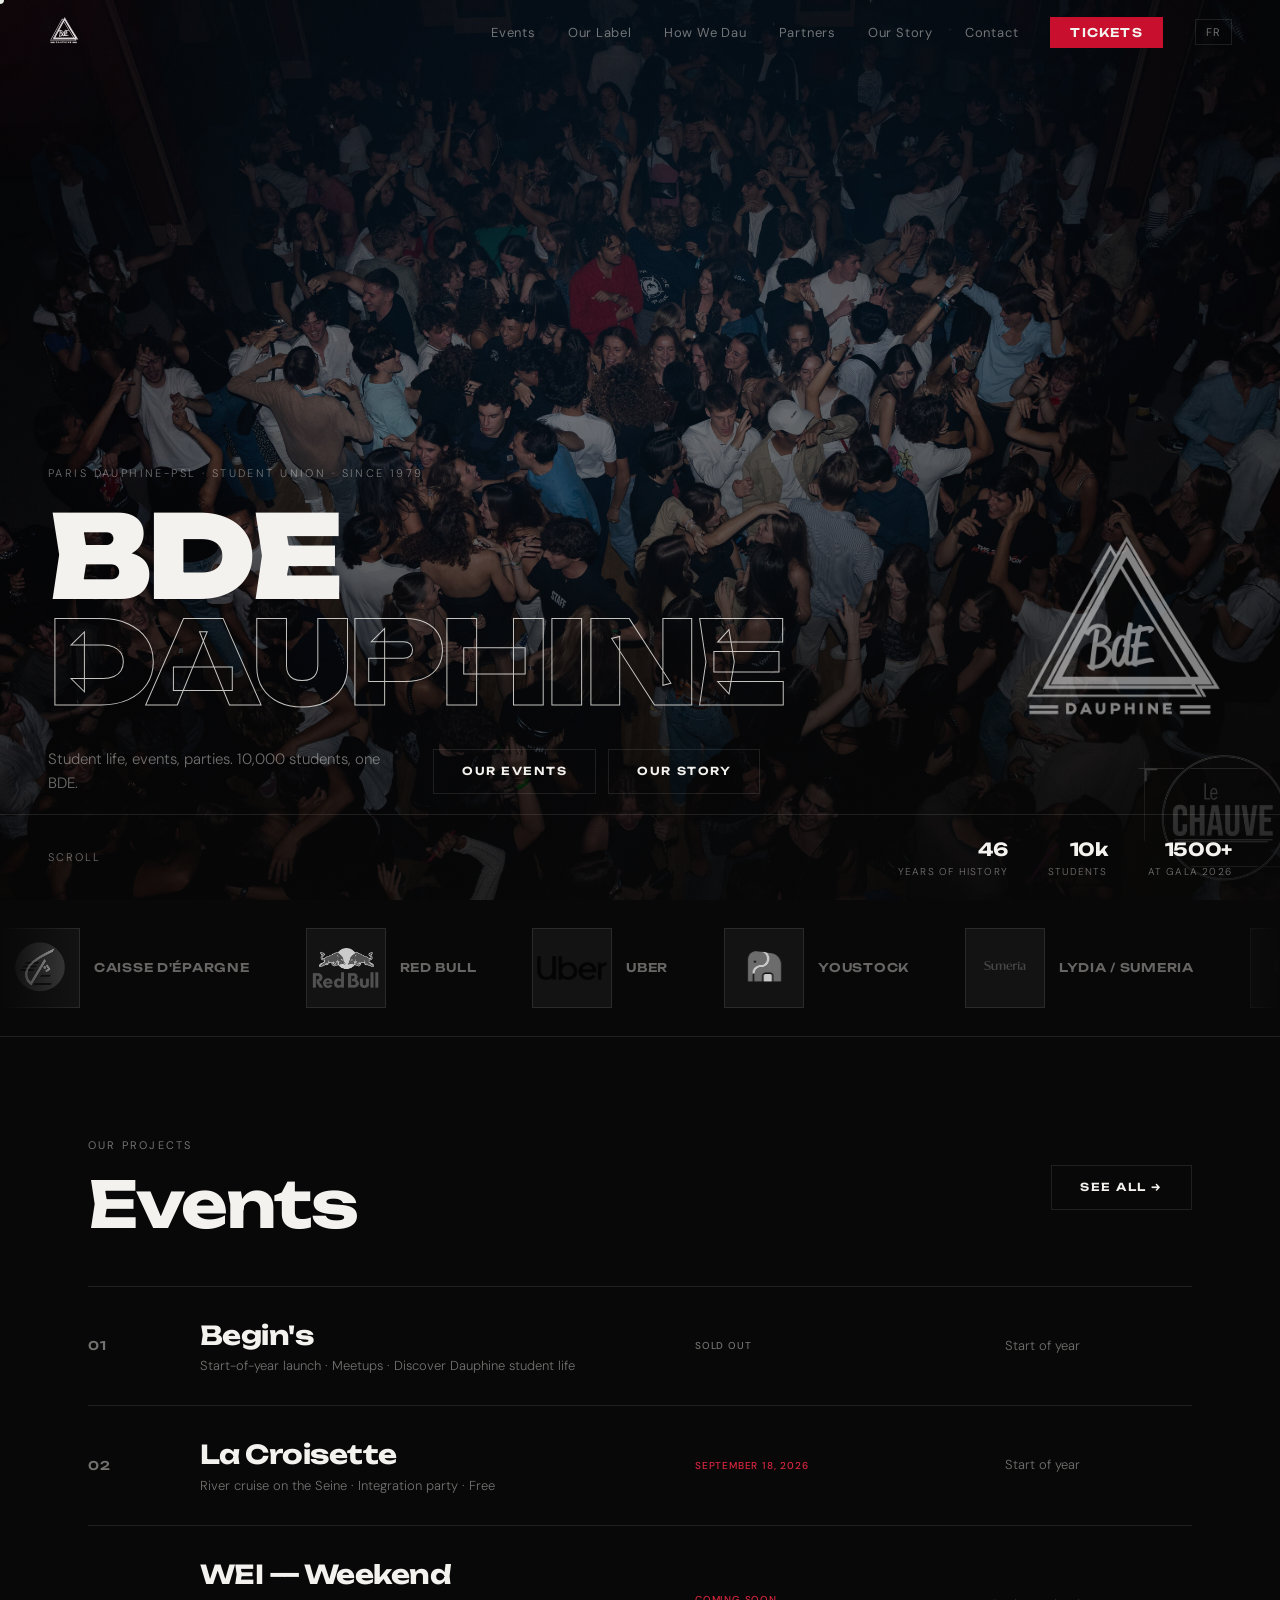
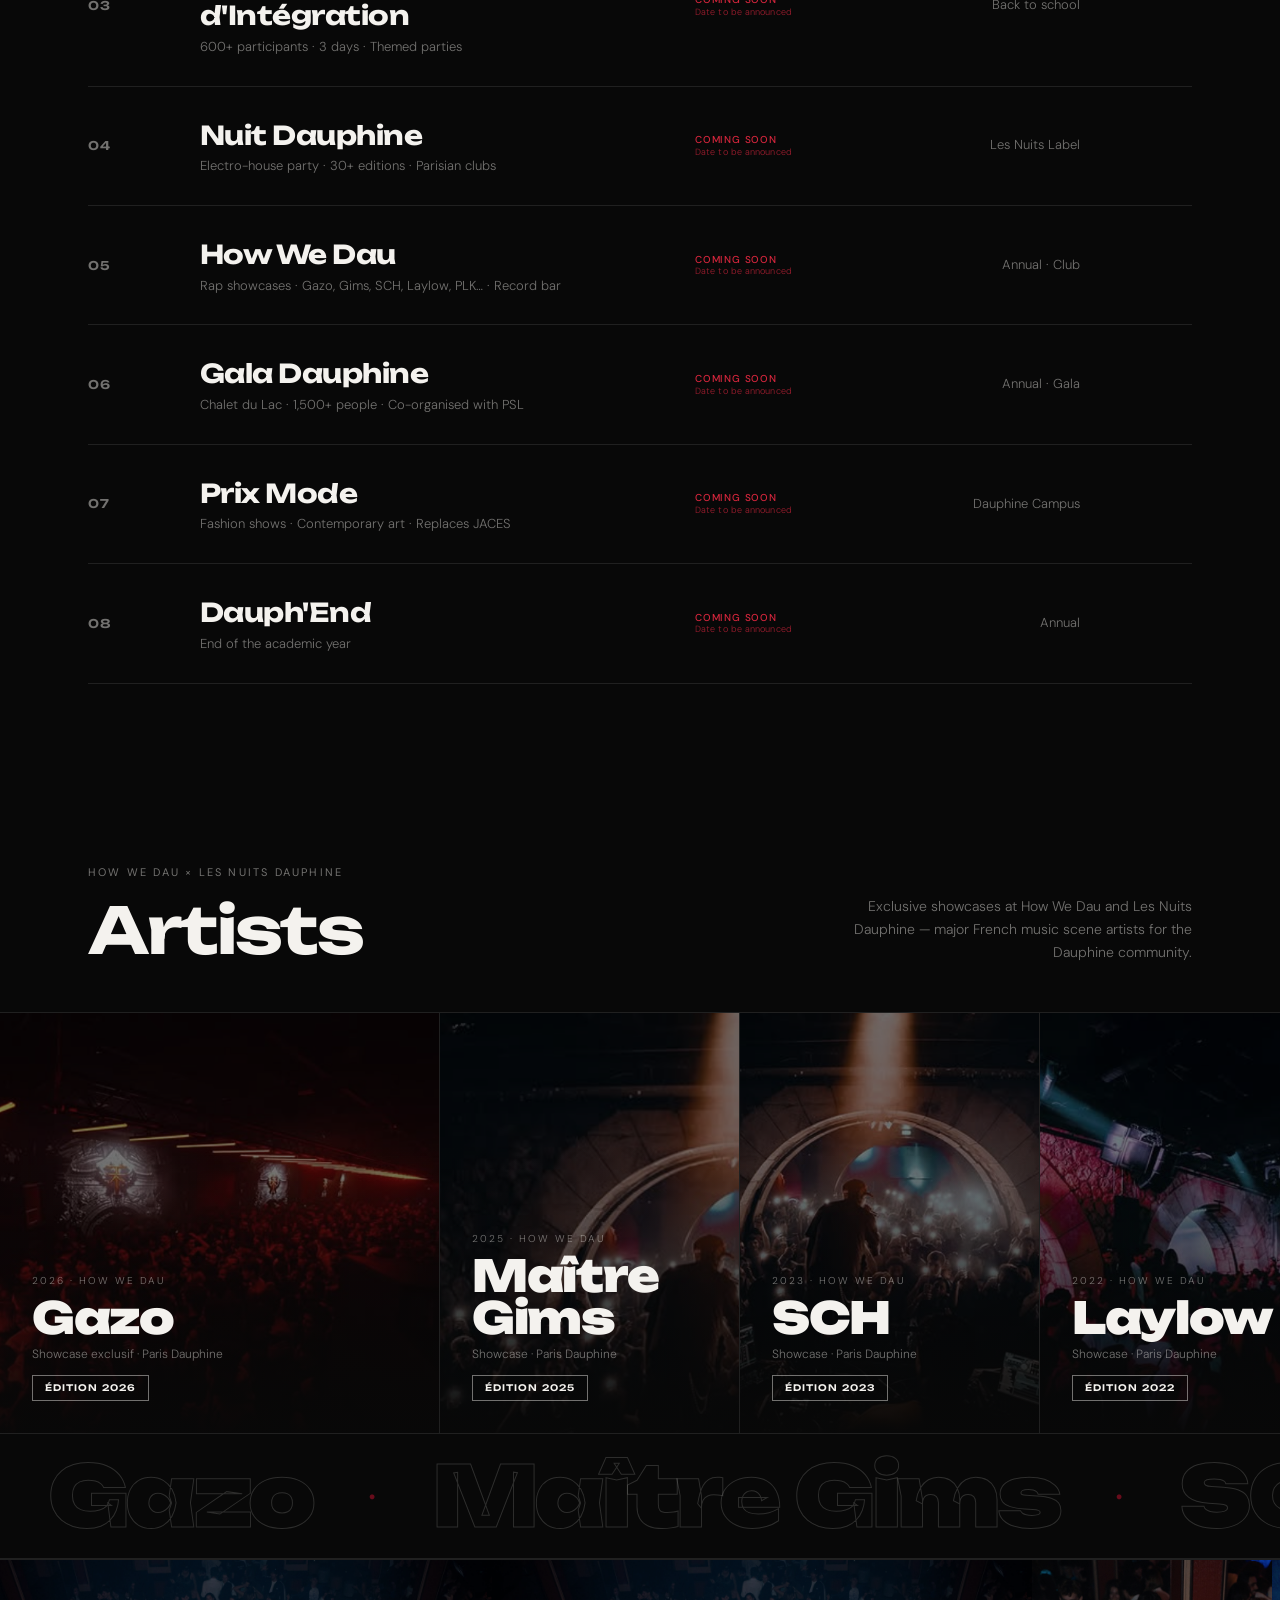
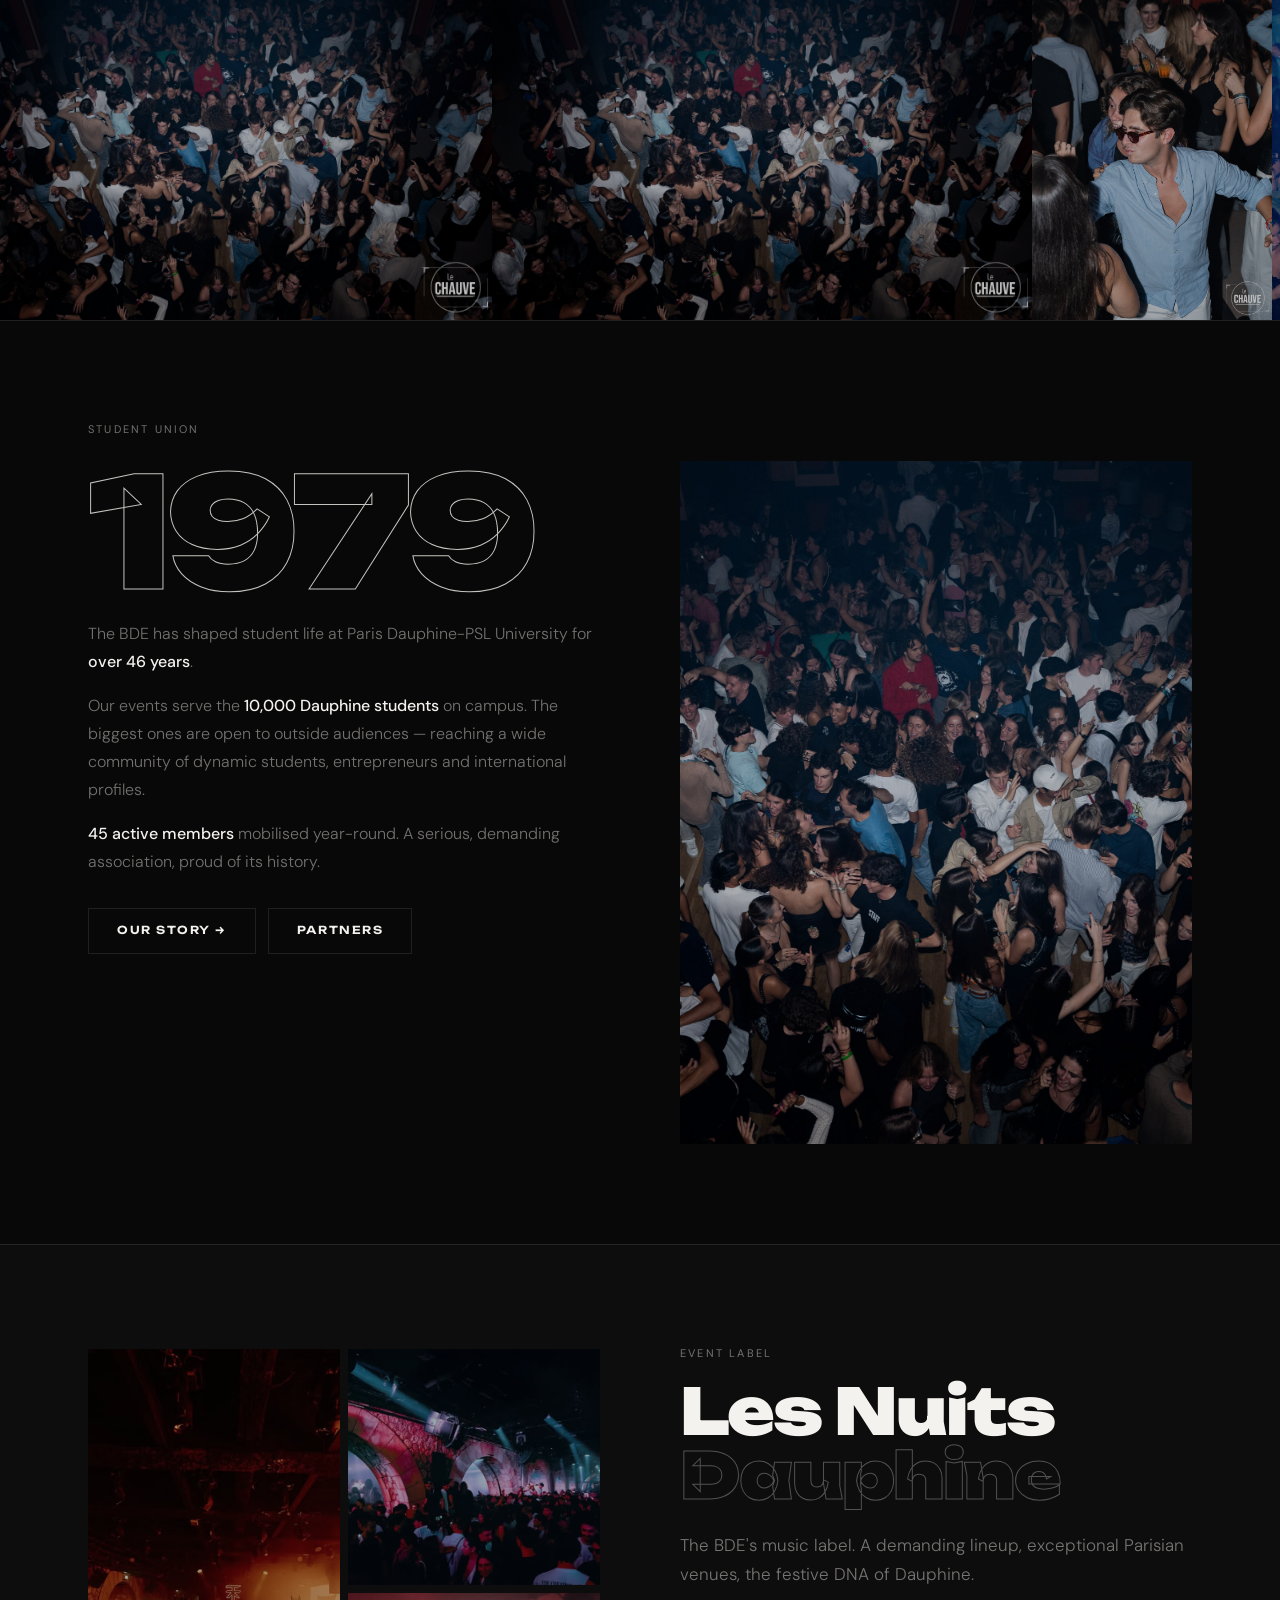
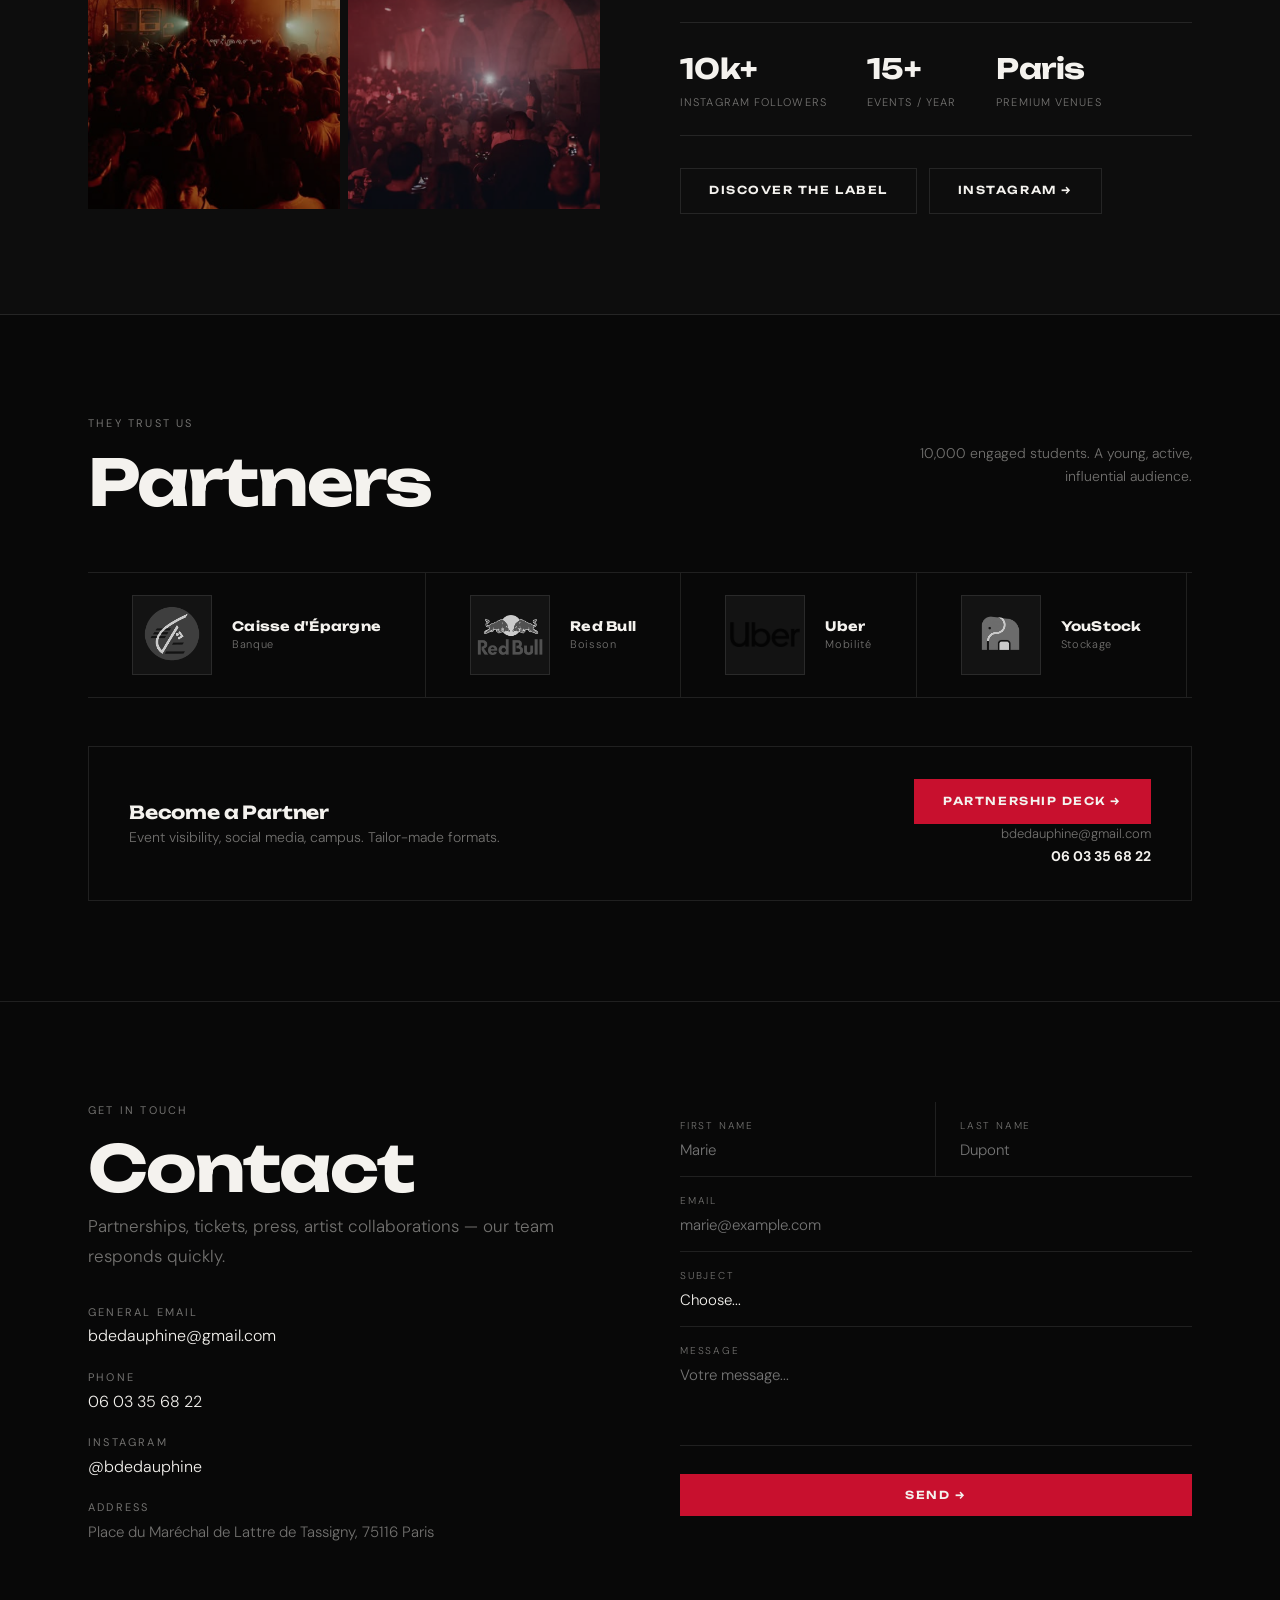
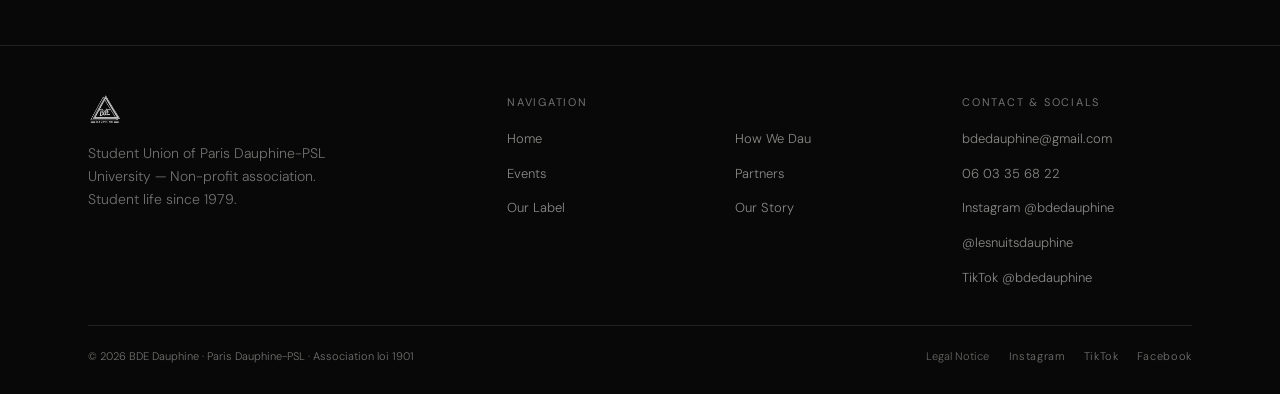
==== commit 4adc03cd: "Add CSS filter properties to sponsor logos" ====
--- a/index.html
+++ b/index.html
@@ -317,12 +317,15 @@
   .partner-logo-box img {
     max-width: 70%;
     max-height: 70%;
+    filter: grayscale(0) brightness(1);
+    opacity: 1;
   }
 
   .partner-scroll-item {
     min-height: 108px;
   }
 }
+
   </style>
 </meta></head>
 <body>
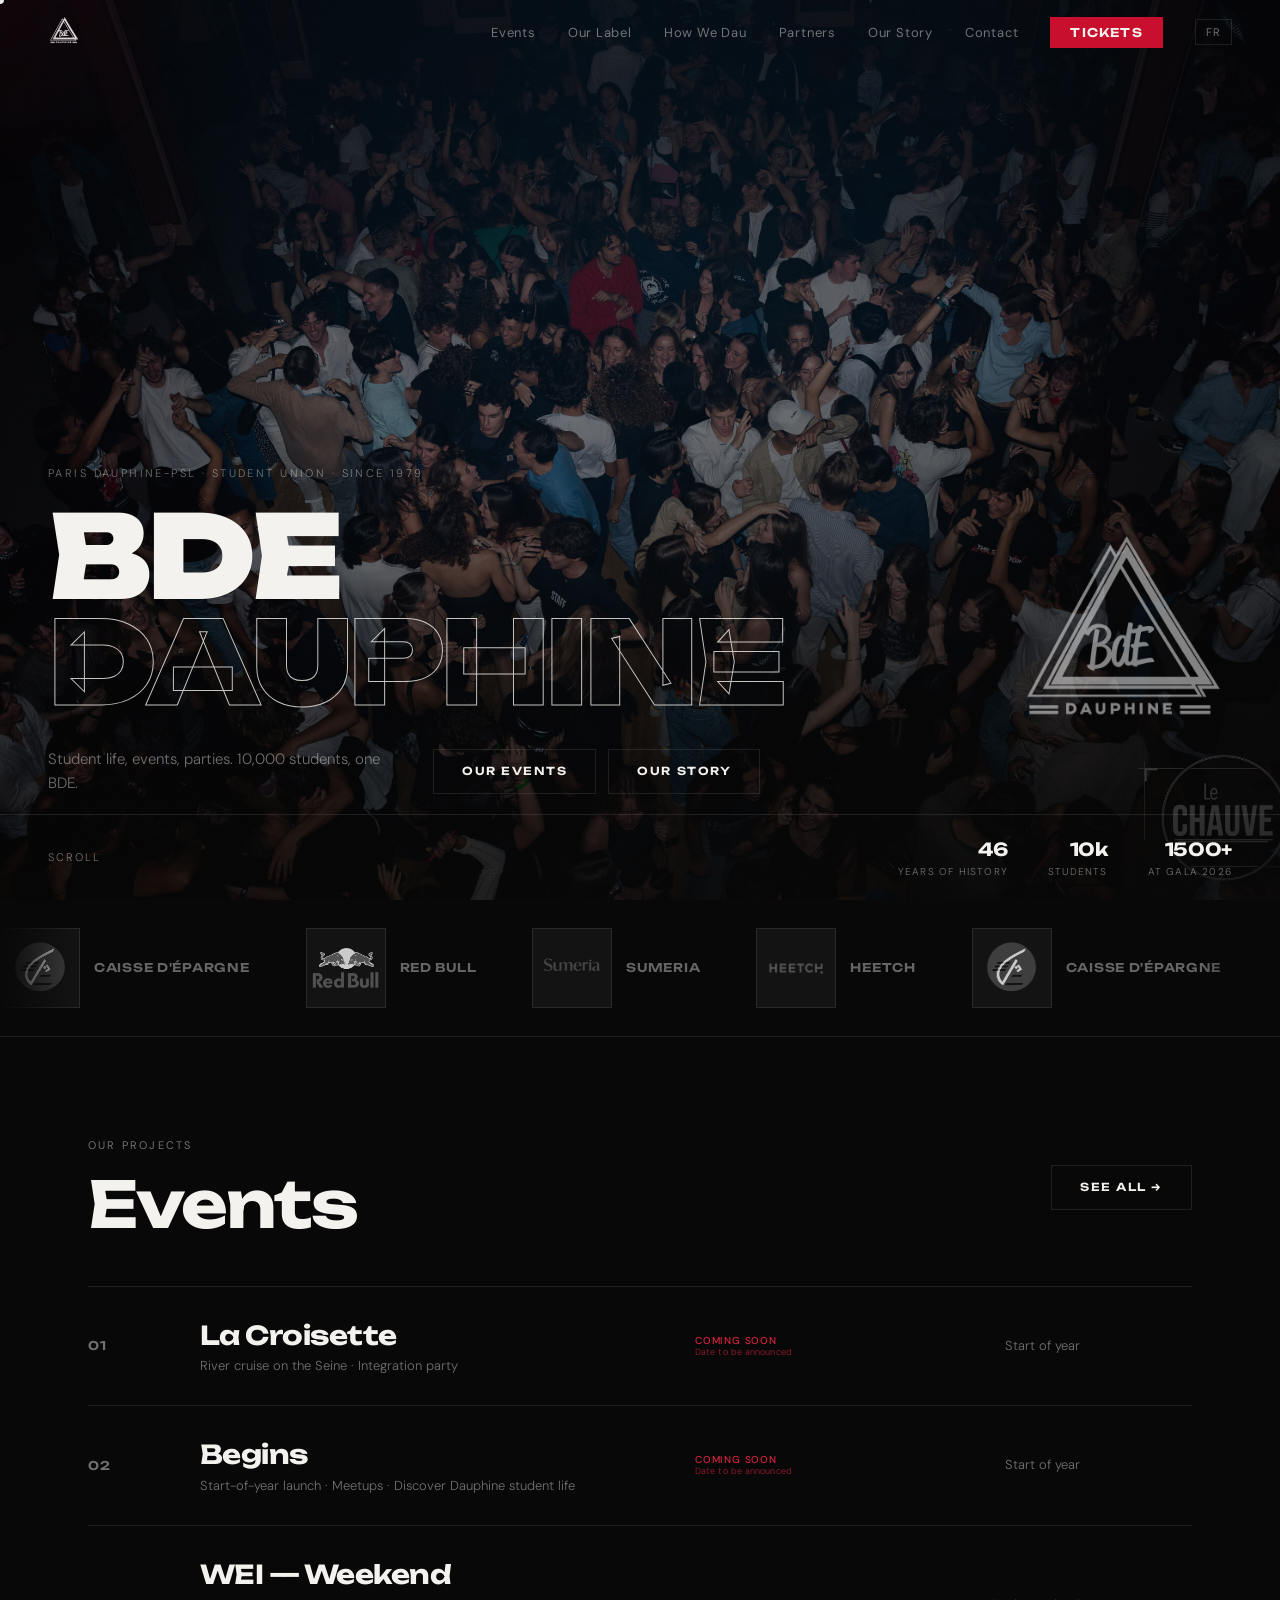
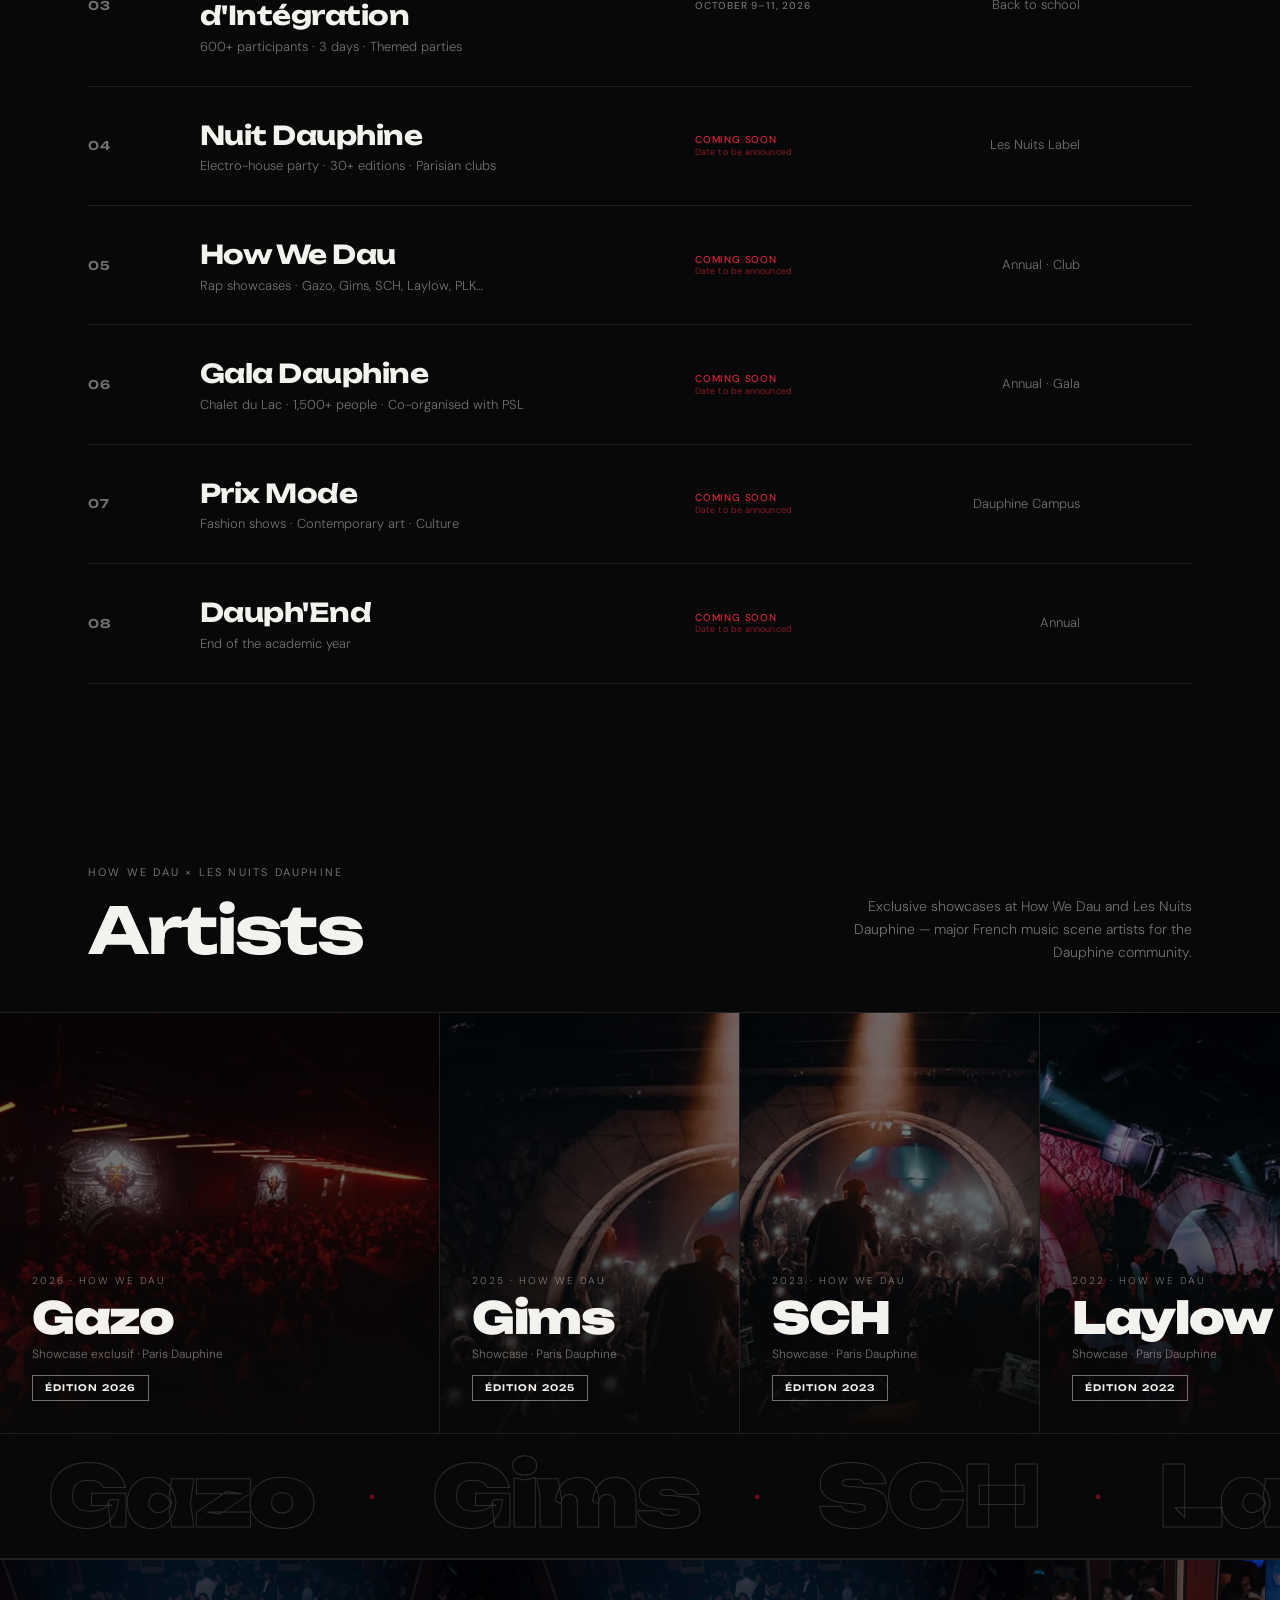
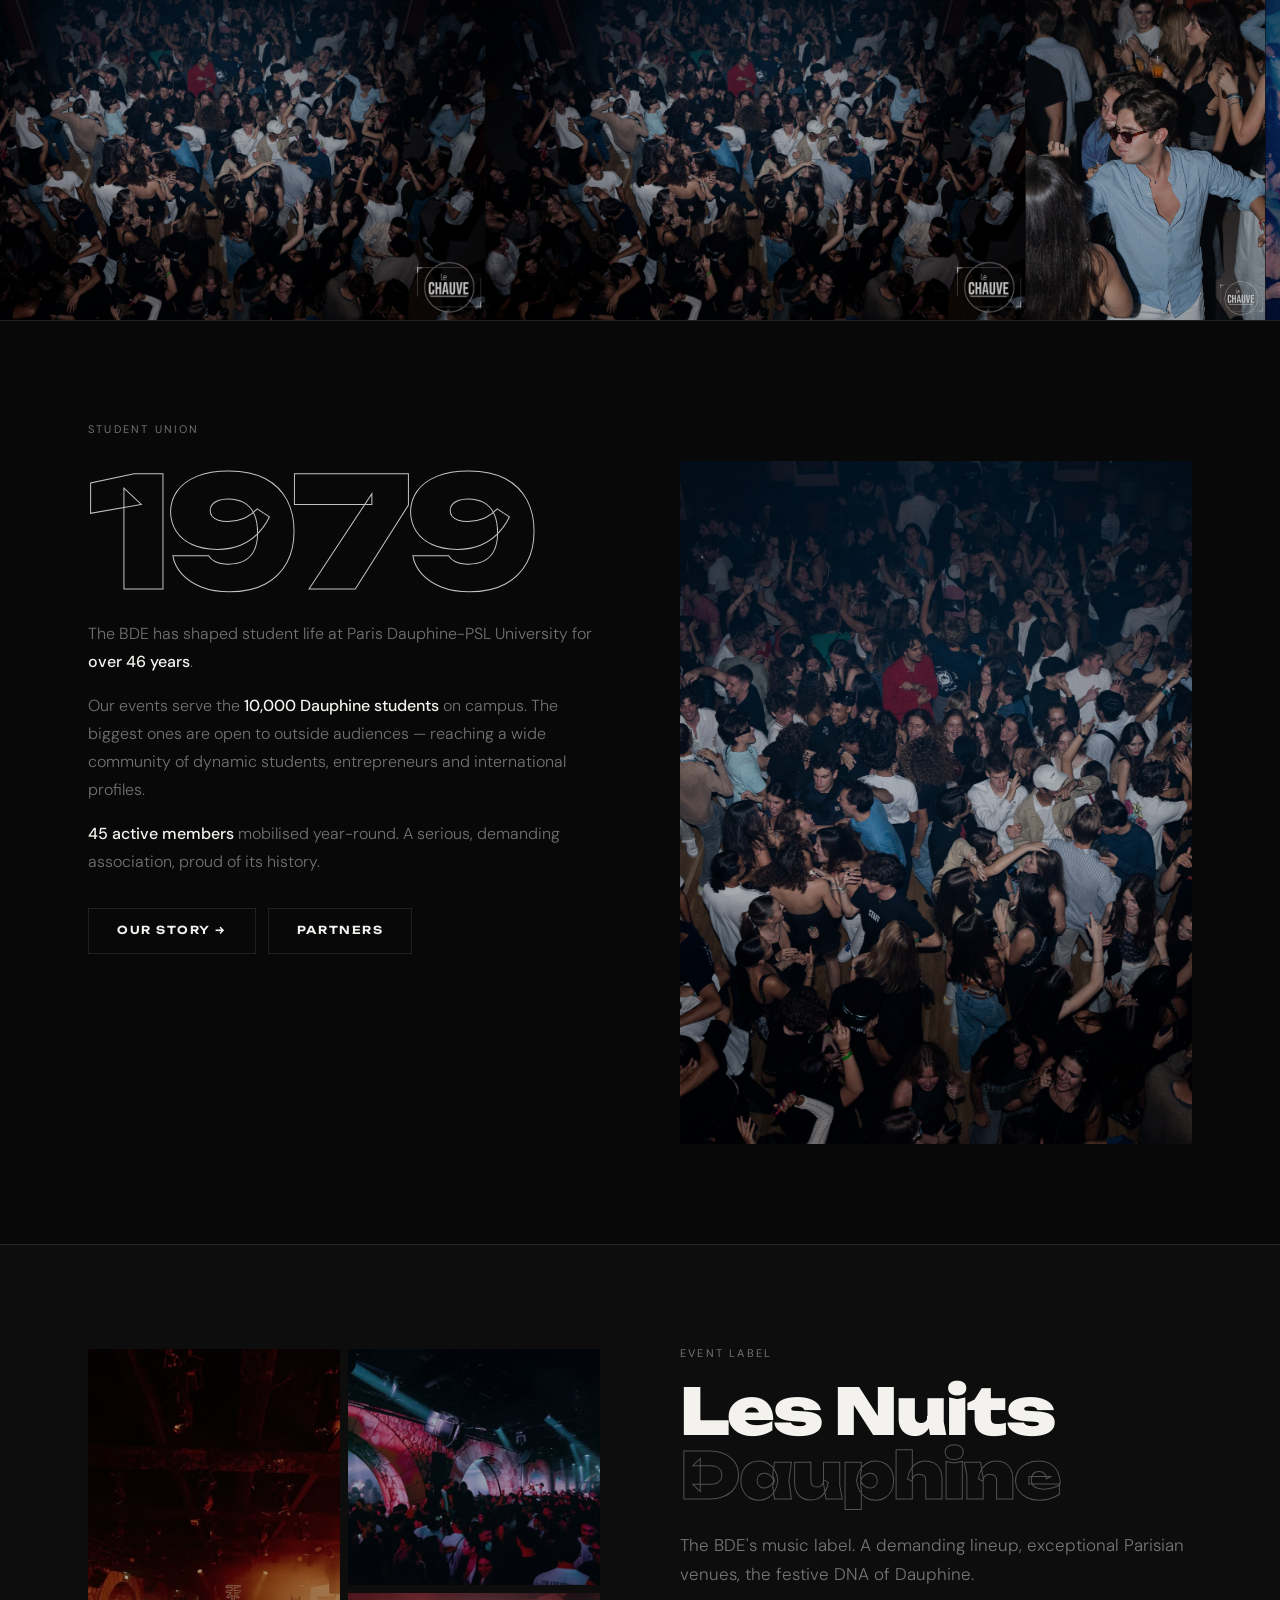
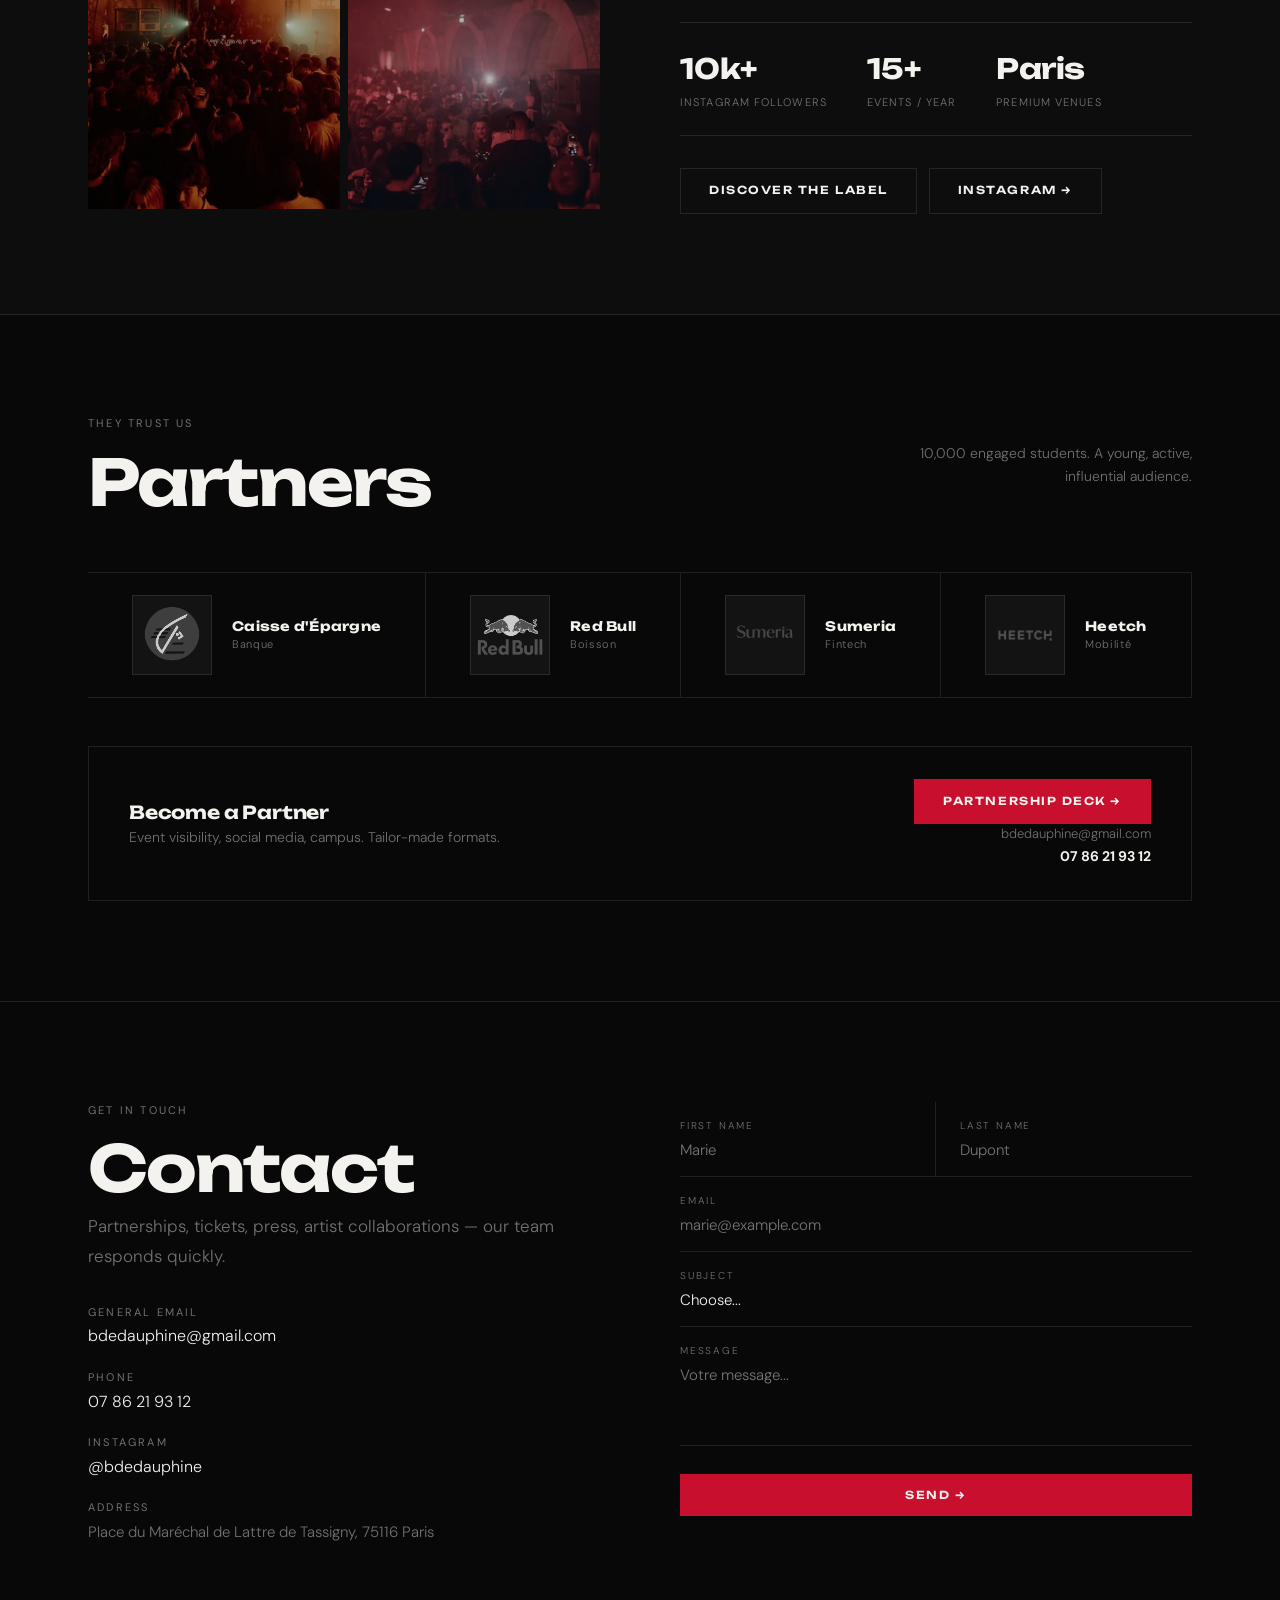
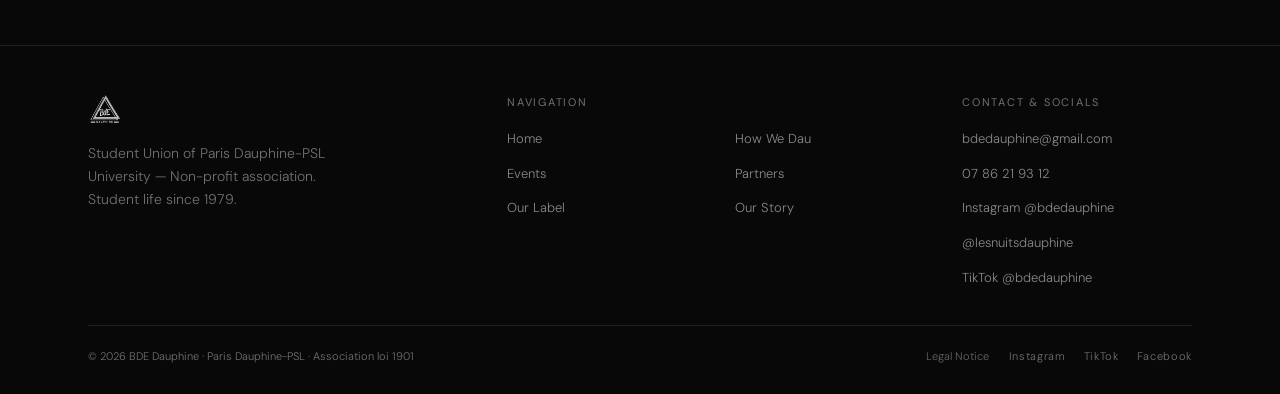
==== commit e48eb003: "Met à jour le numéro de téléphone" ====
--- a/index.html
+++ b/index.html
@@ -517,7 +517,7 @@
 <div class="partner-cta-contact">
 <a class="btn btn-red" data-en="Partnership Deck →" data-fr="Dossier partenariat →" href="partenaires.html">Dossier partenariat →</a>
 <span>bdedauphine@gmail.com</span>
-<strong>06 03 35 68 22</strong>
+<strong>07 86 21 93 12</strong>
 </div>
 </div>
 </div>
@@ -537,7 +537,7 @@
 </div>
 <div>
 <div class="label-sm" data-en="Phone" data-fr="Téléphone" style="margin-bottom:2px;">Téléphone</div>
-<a href="tel:0603356822" style="font-size:16px;text-decoration:none;cursor:none;">06 03 35 68 22</a>
+<a href="tel:0786219312" style="font-size:16px;text-decoration:none;cursor:none;">07 86 21 93 12</a>
 </div>
 <div>
 <div class="label-sm" style="margin-bottom:2px;">Instagram</div>
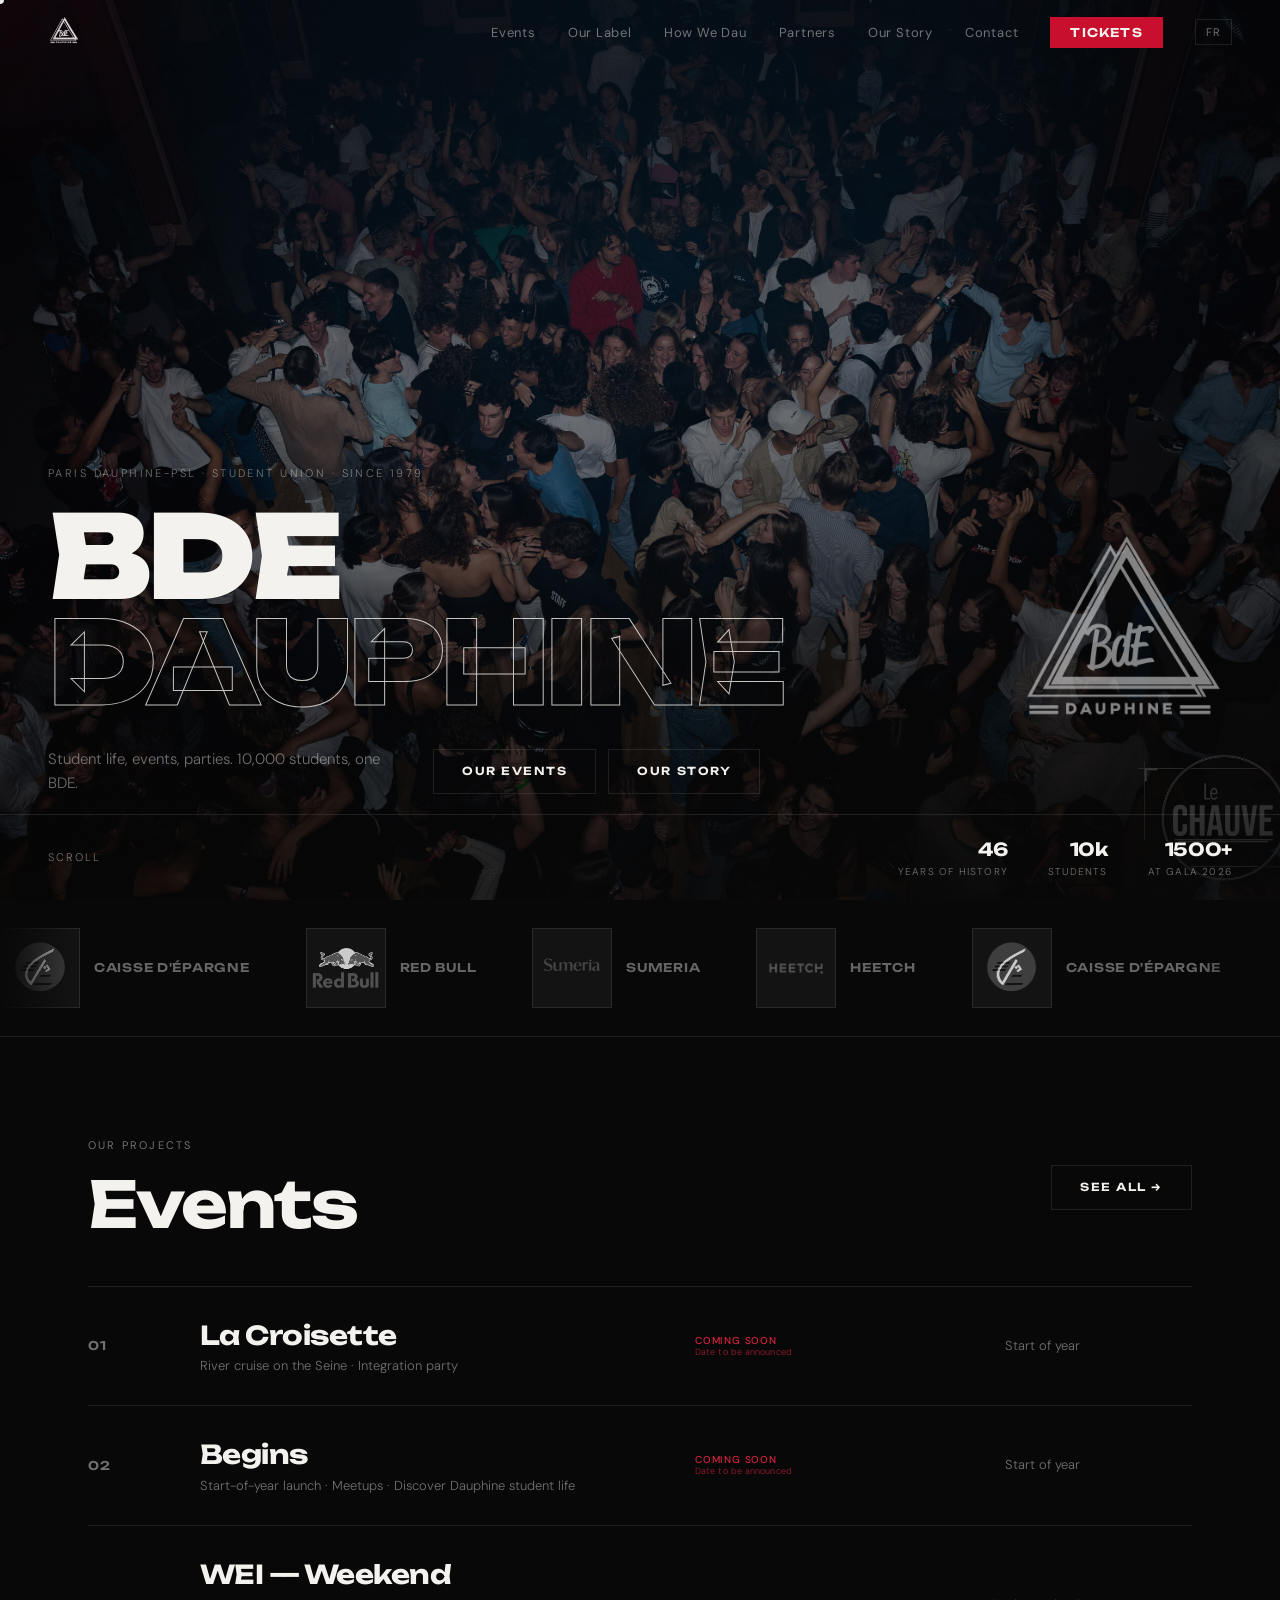
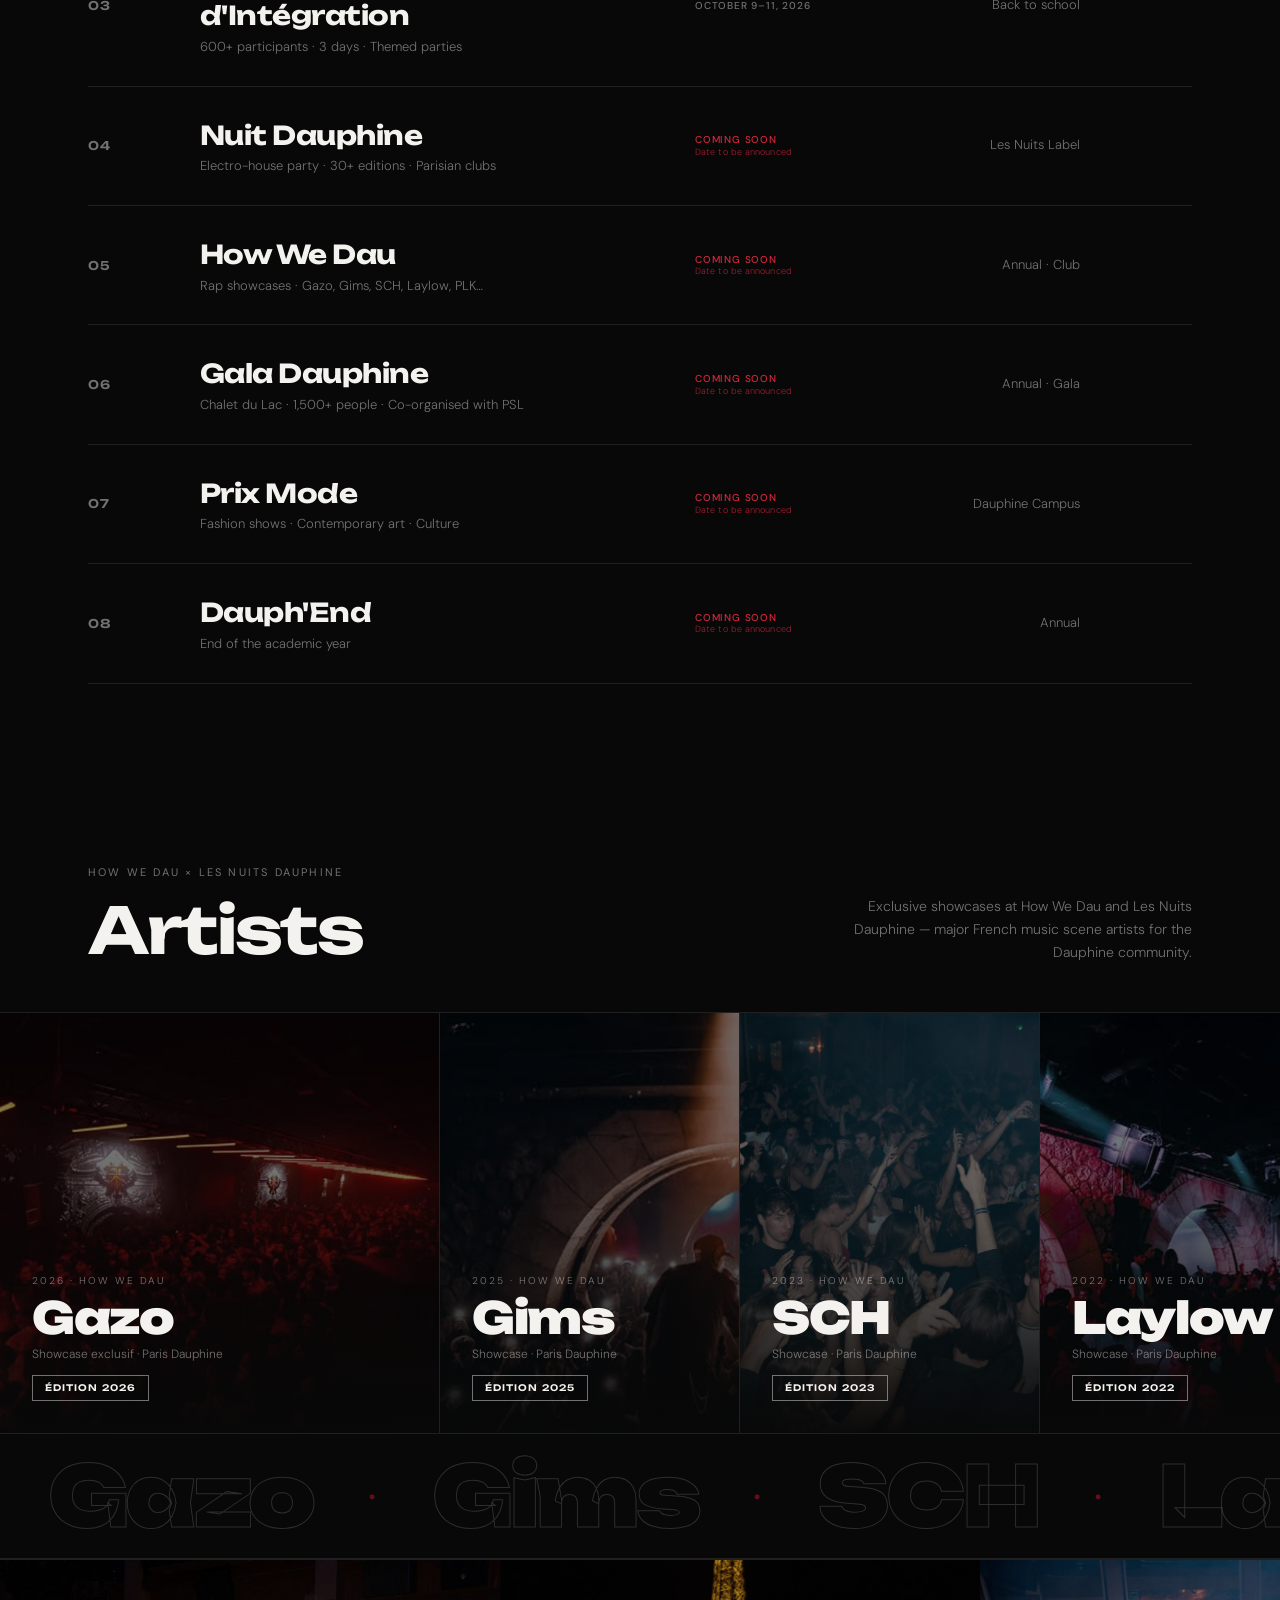
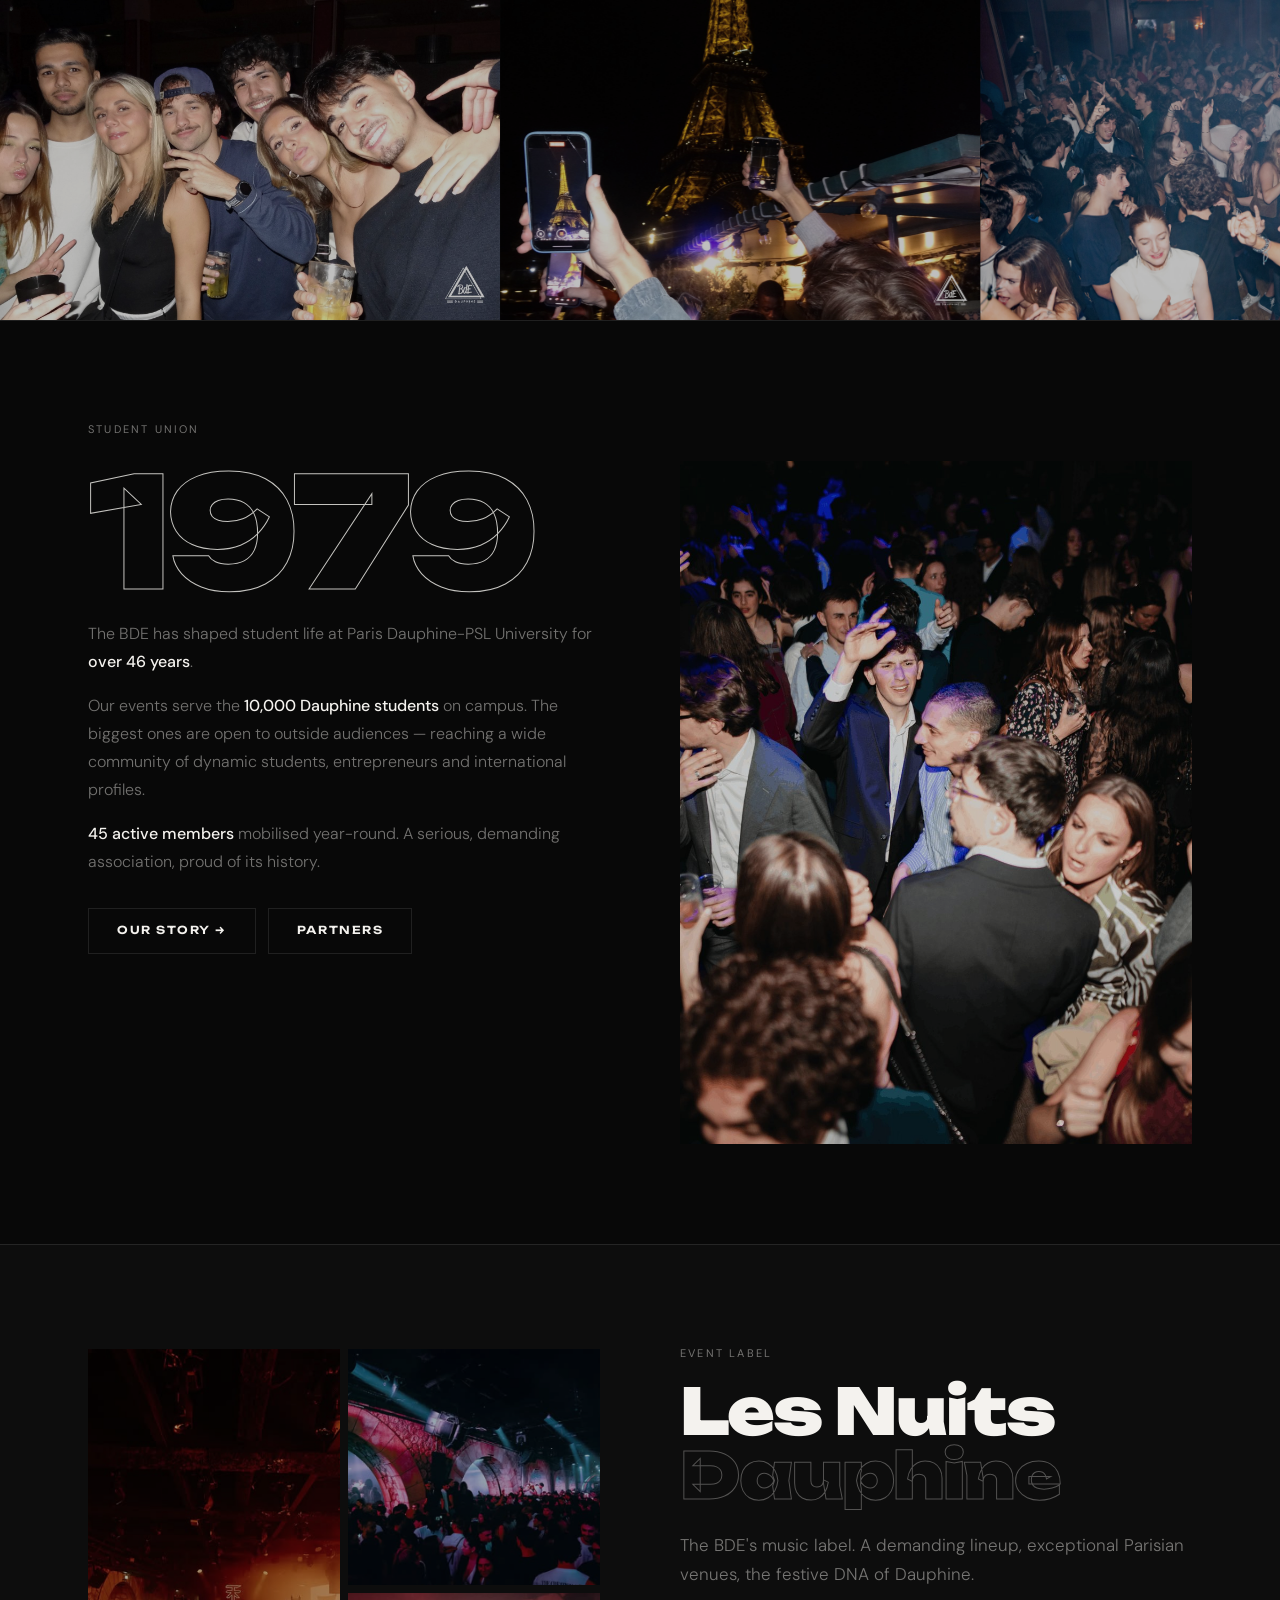
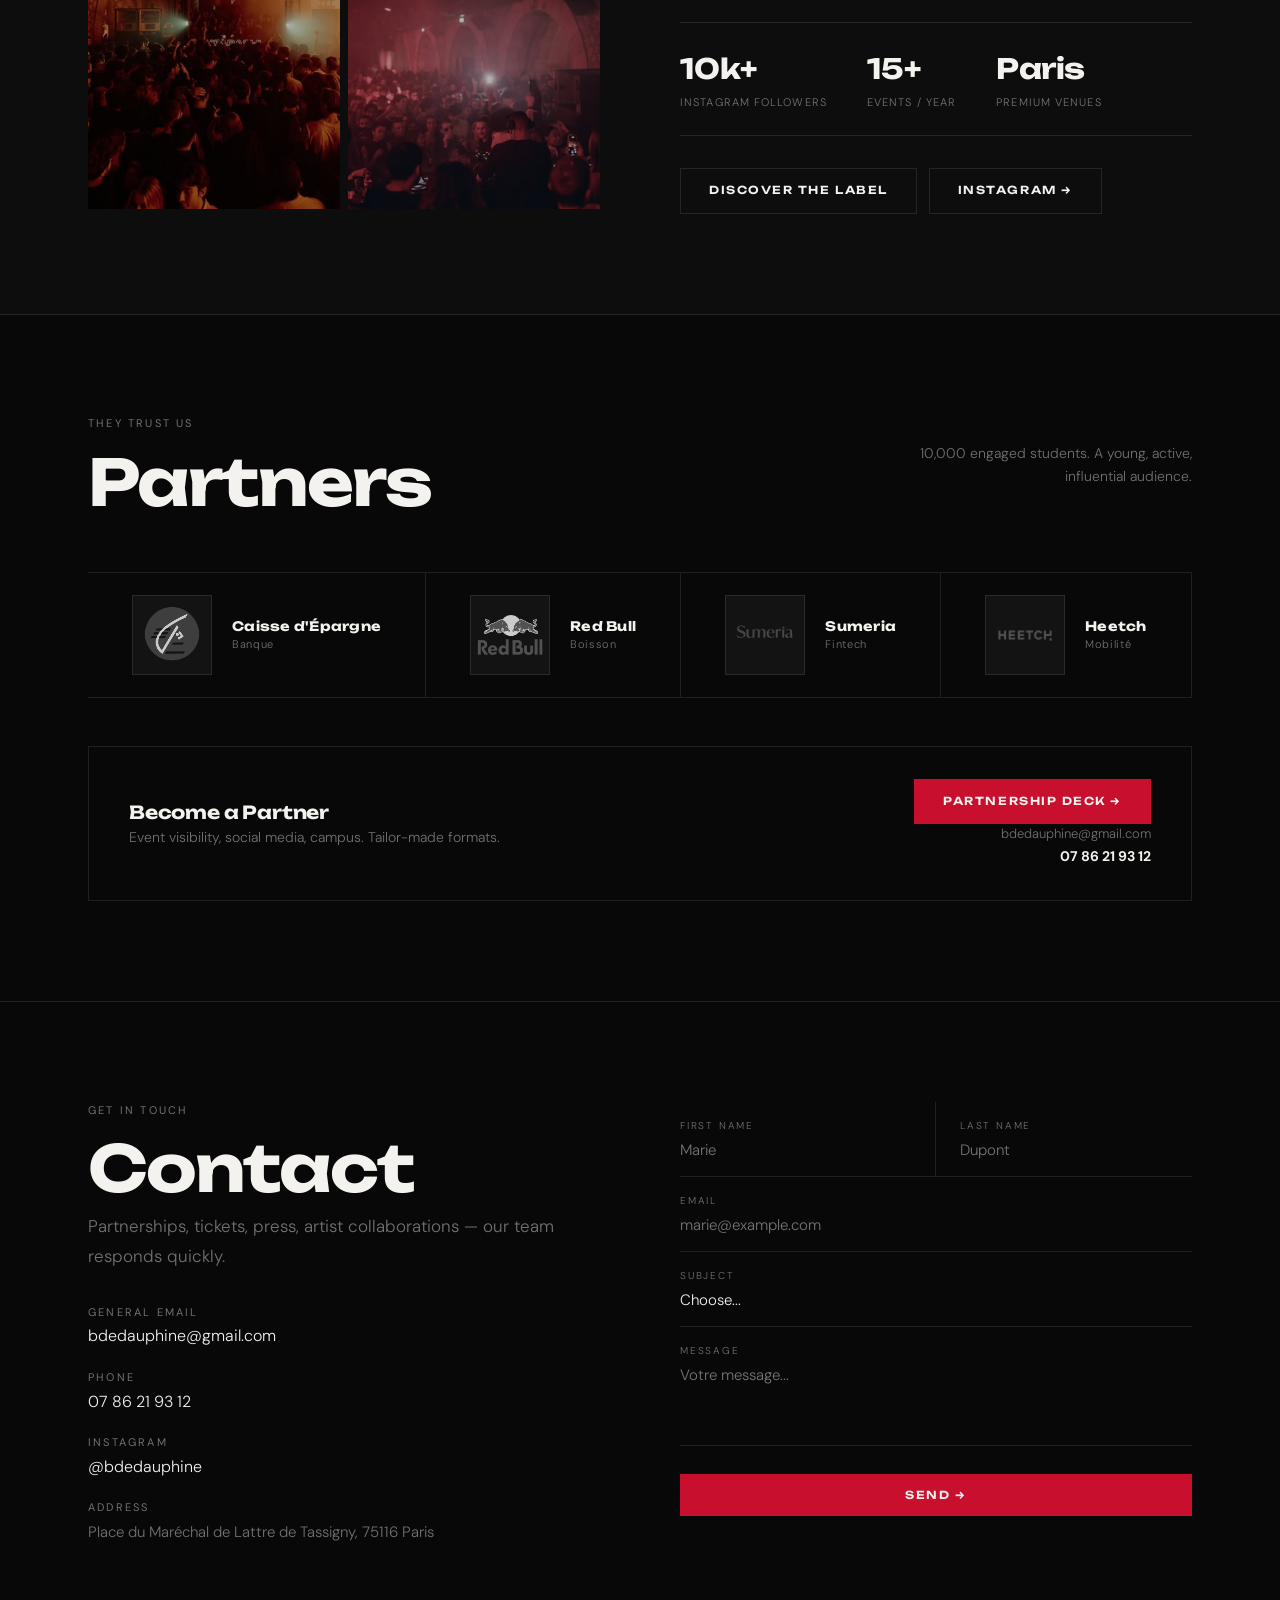
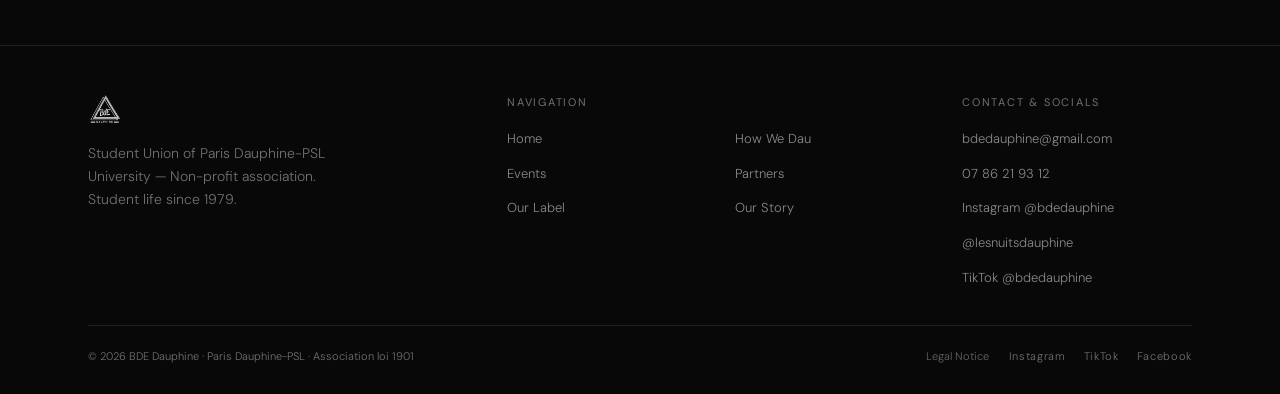
==== commit 2edd3858: "use Gala 332 in homepage history section" ====
--- a/index.html
+++ b/index.html
@@ -451,7 +451,7 @@
 </div>
 <div class="identite-right reveal" style="transition-delay:0.2s">
 <div class="identite-photo">
-<img alt="Soirée BDE Dauphine" src="uploads/DSC04314-scaled.jpg"/>
+<img alt="Gala Dauphine 2026" src="uploads/gala-2026-332.jpg"/>
 </div>
 </div>
 </div>
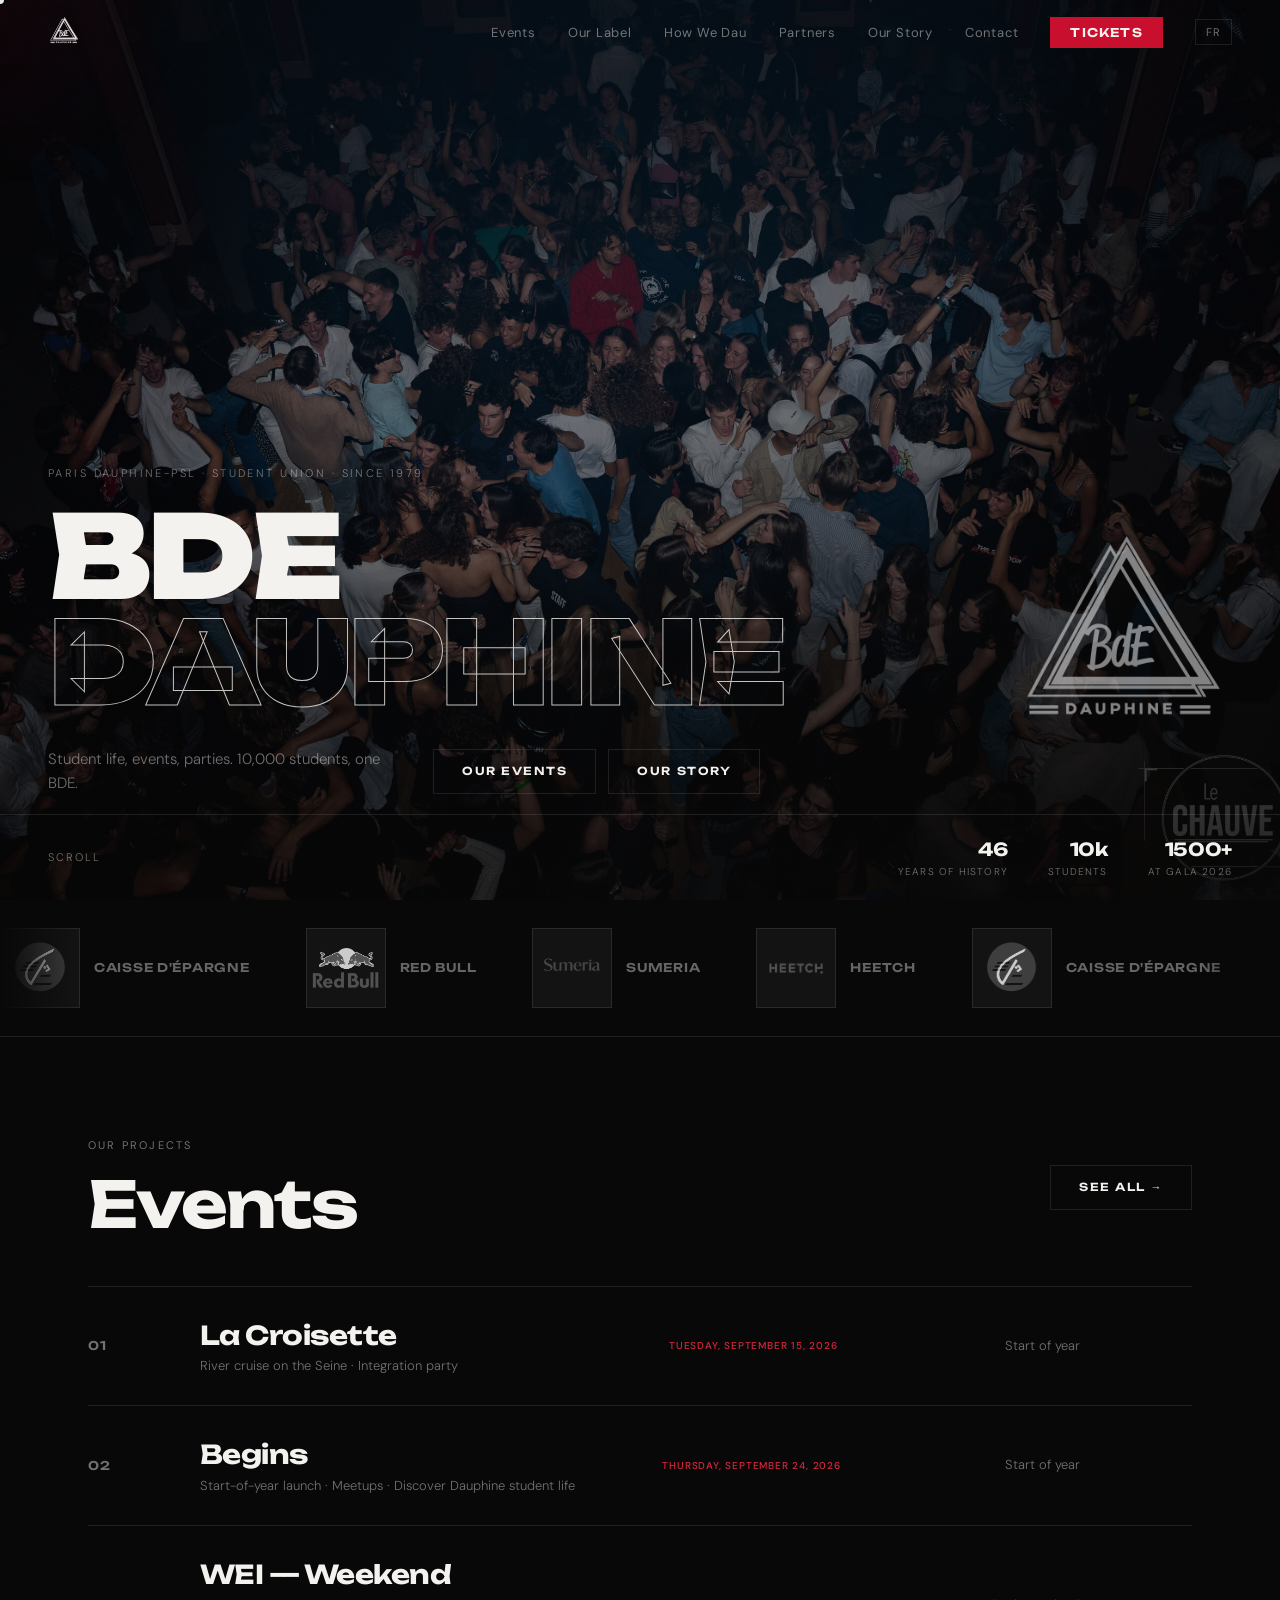
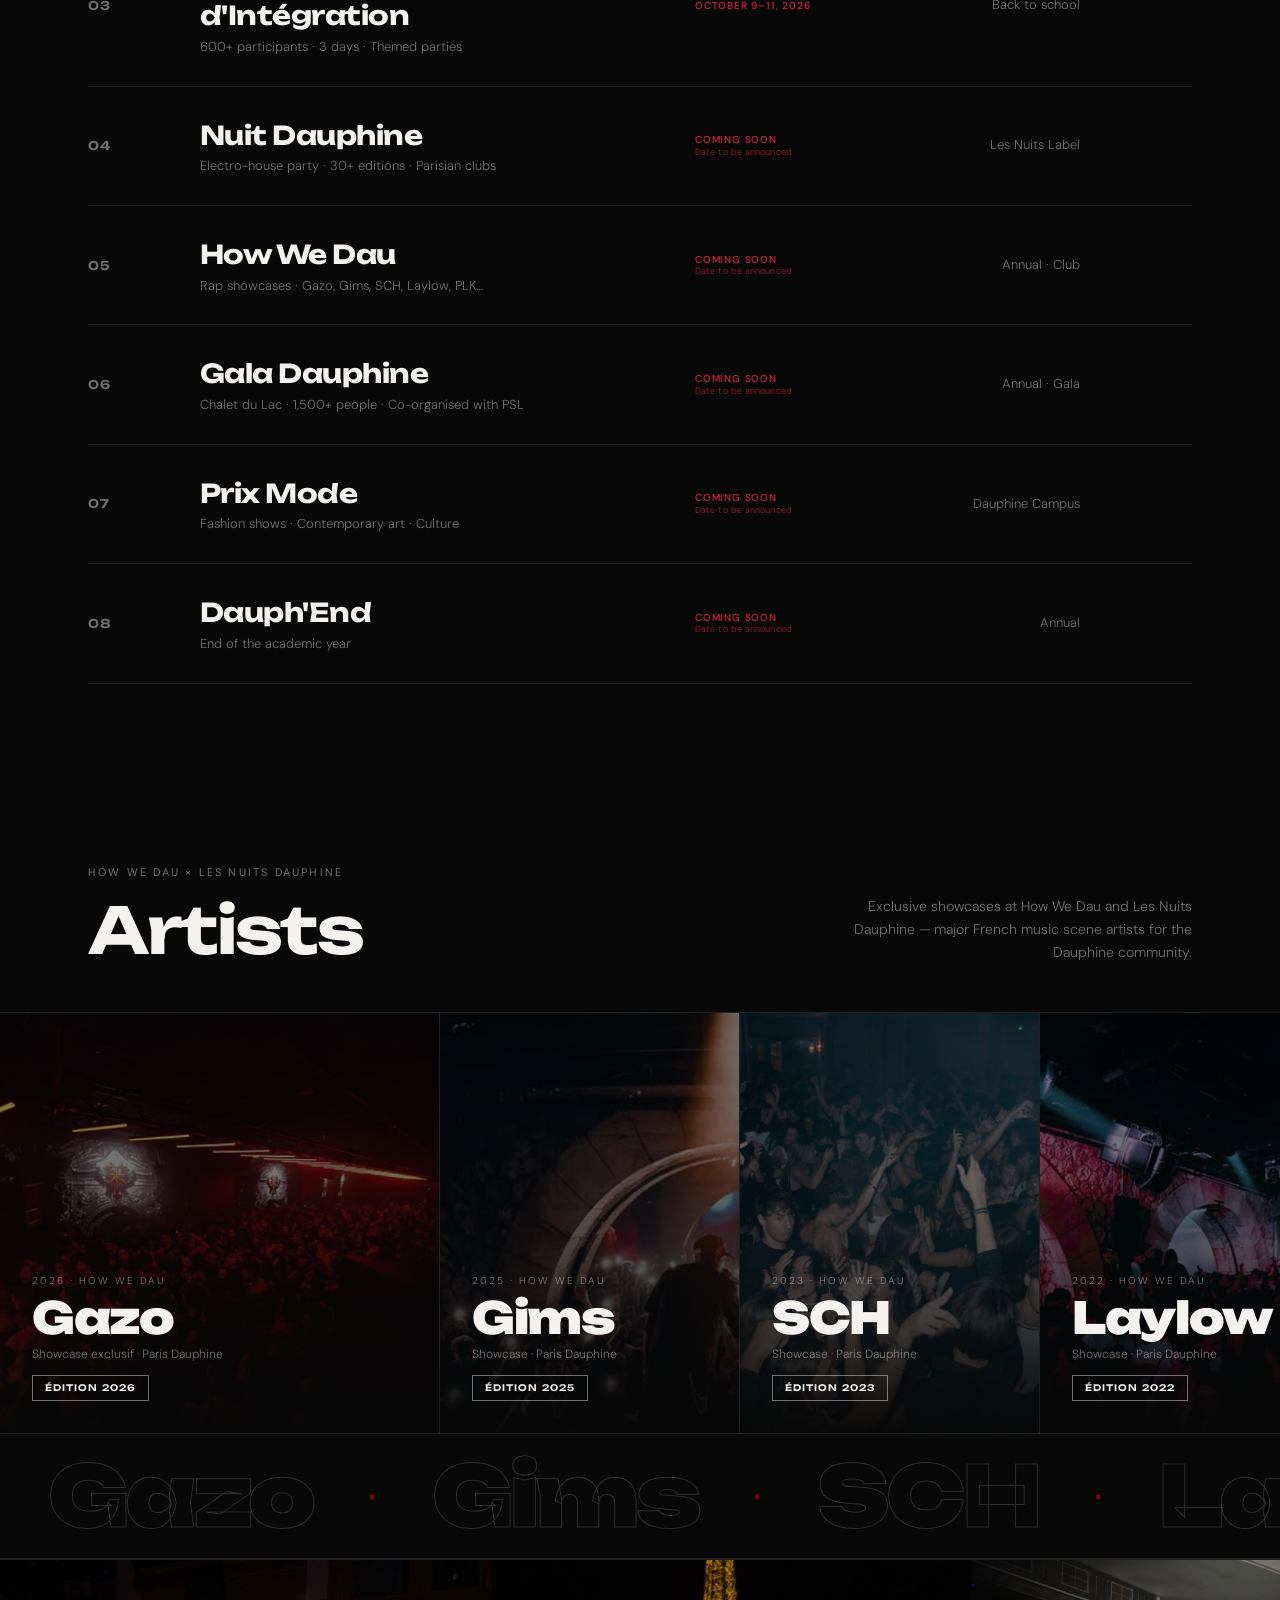
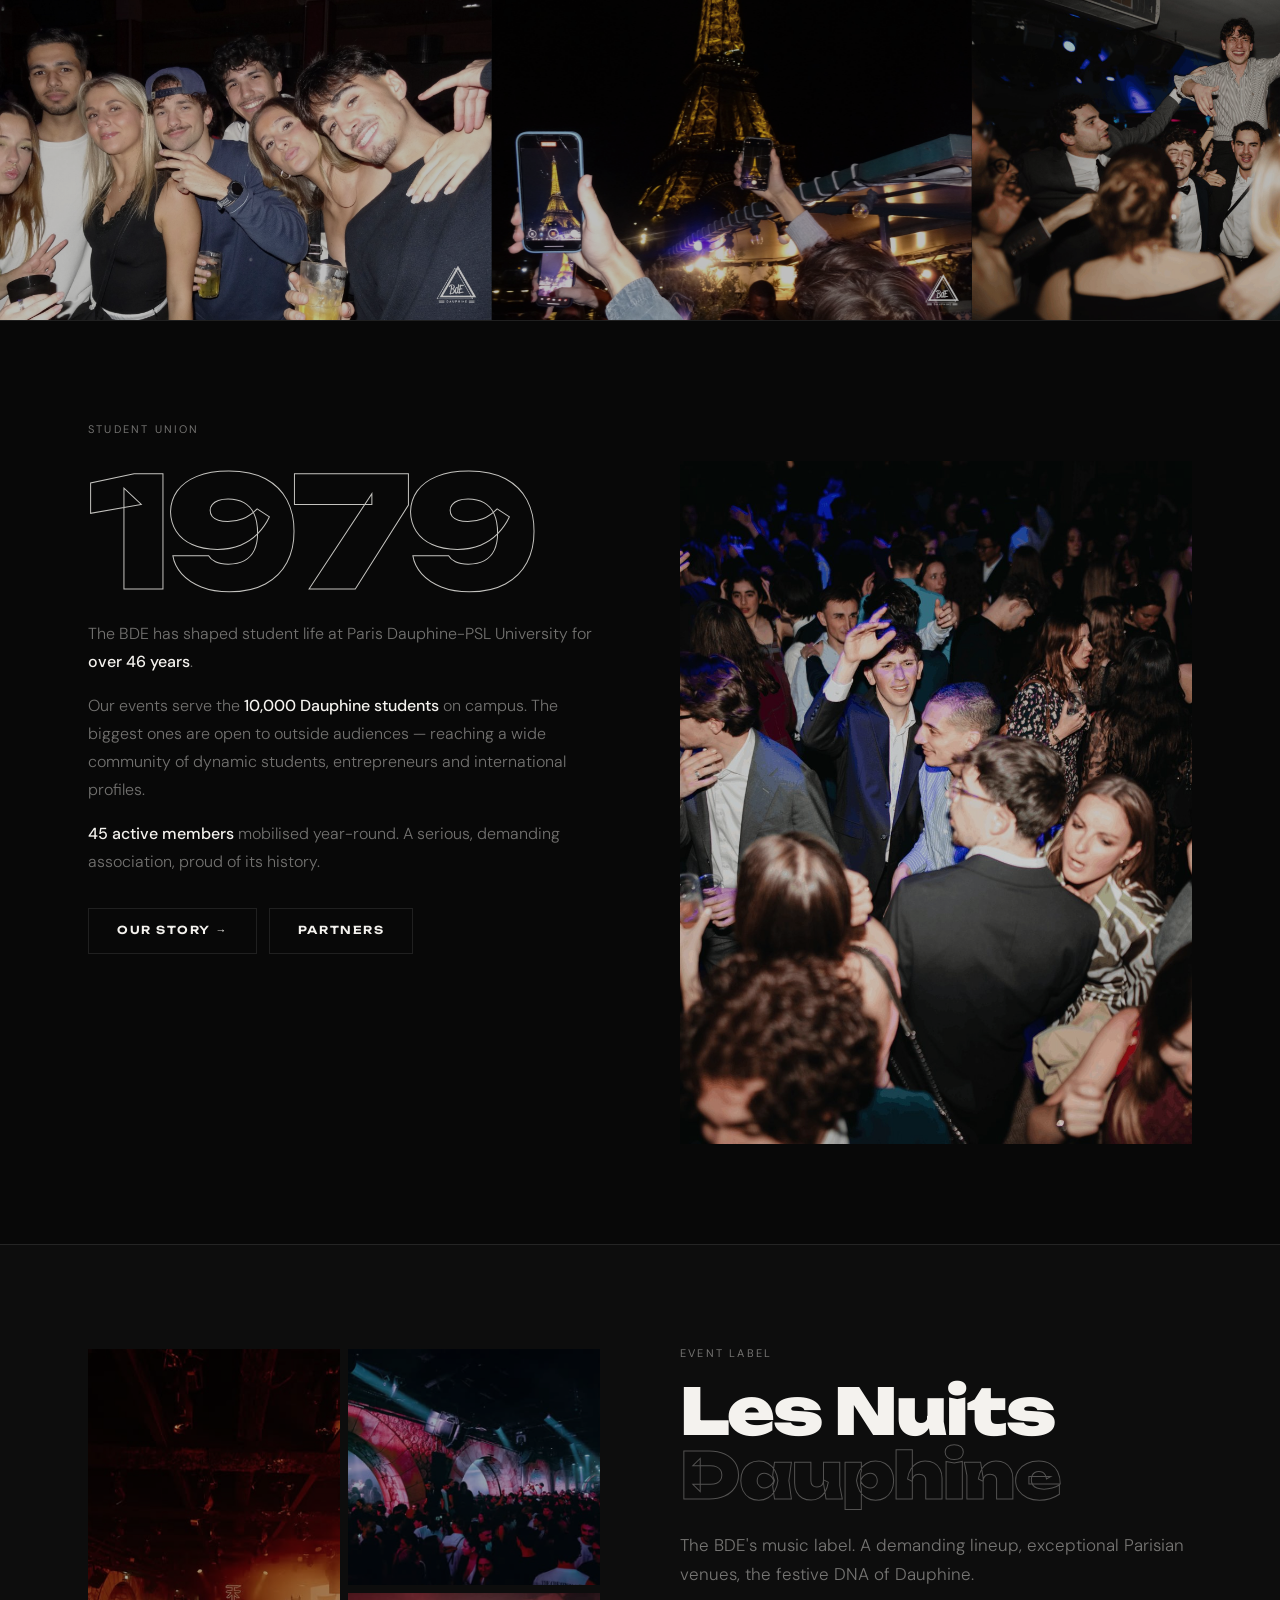
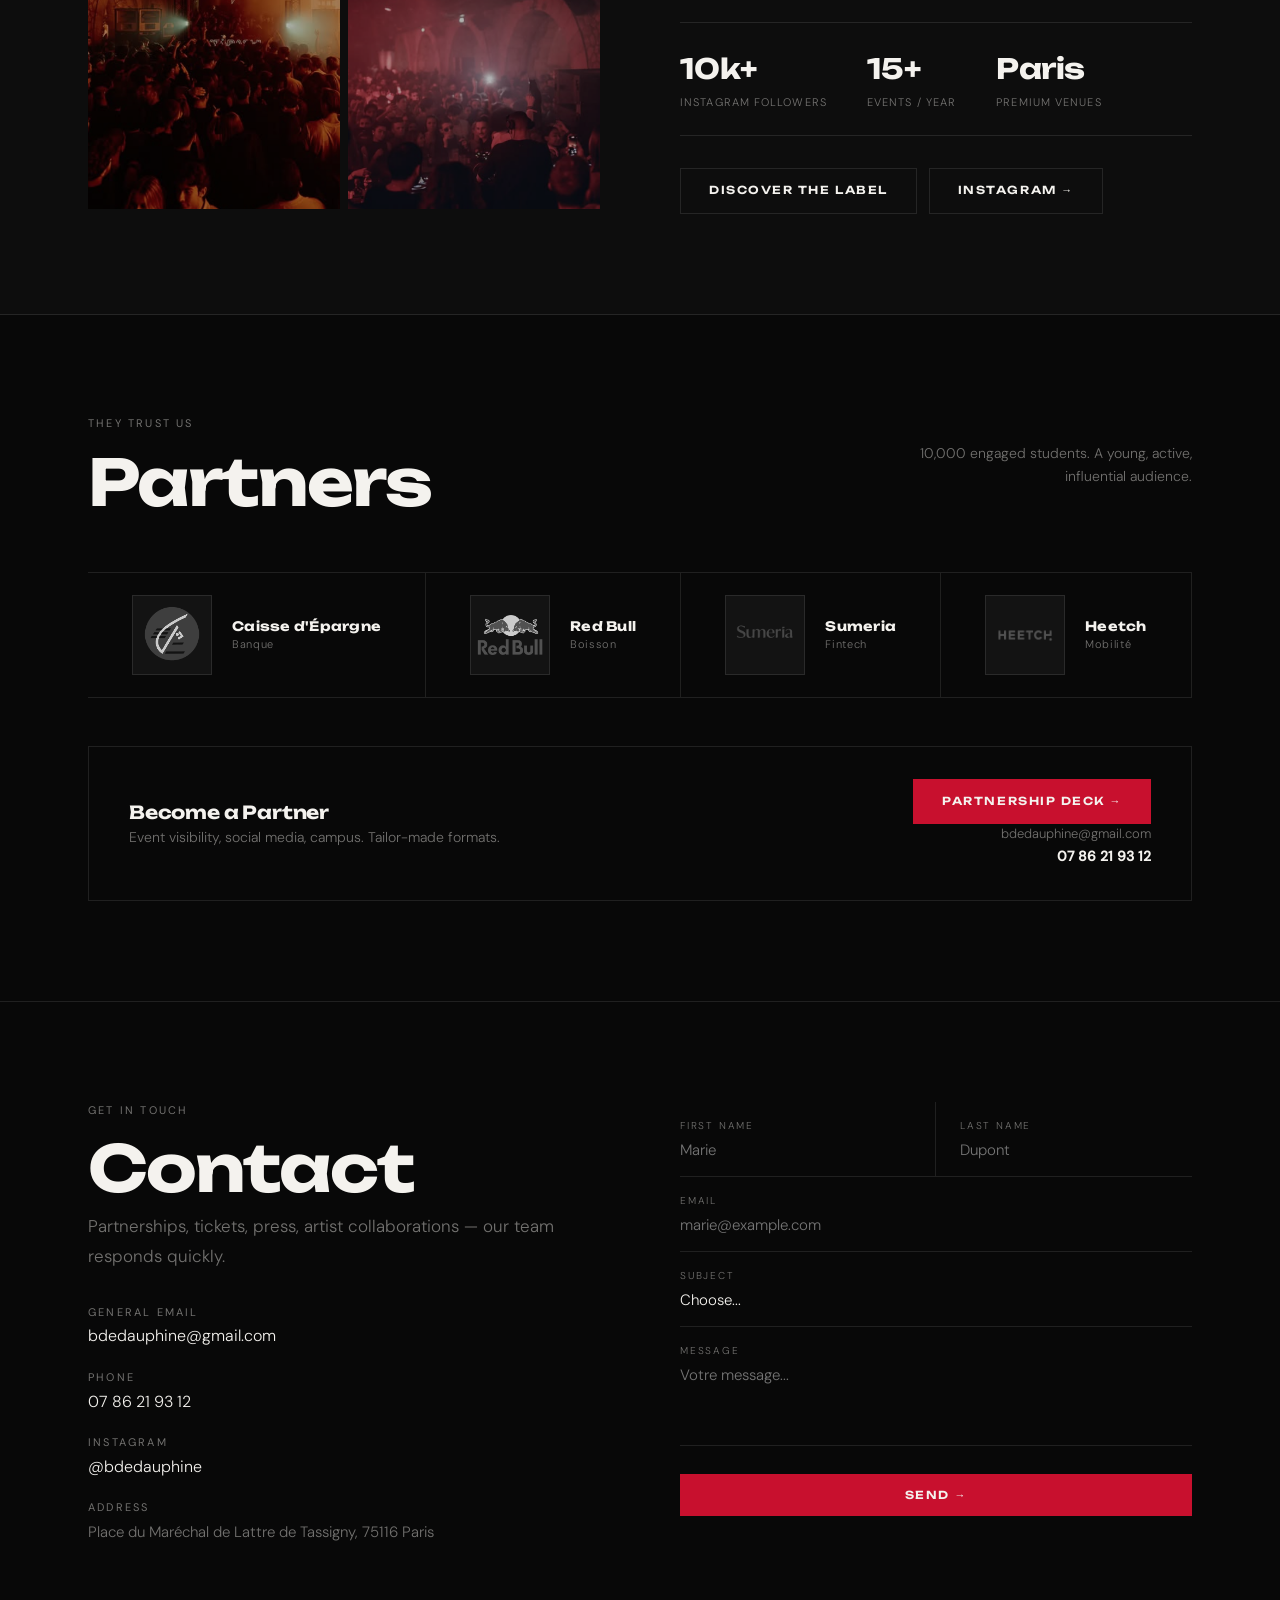
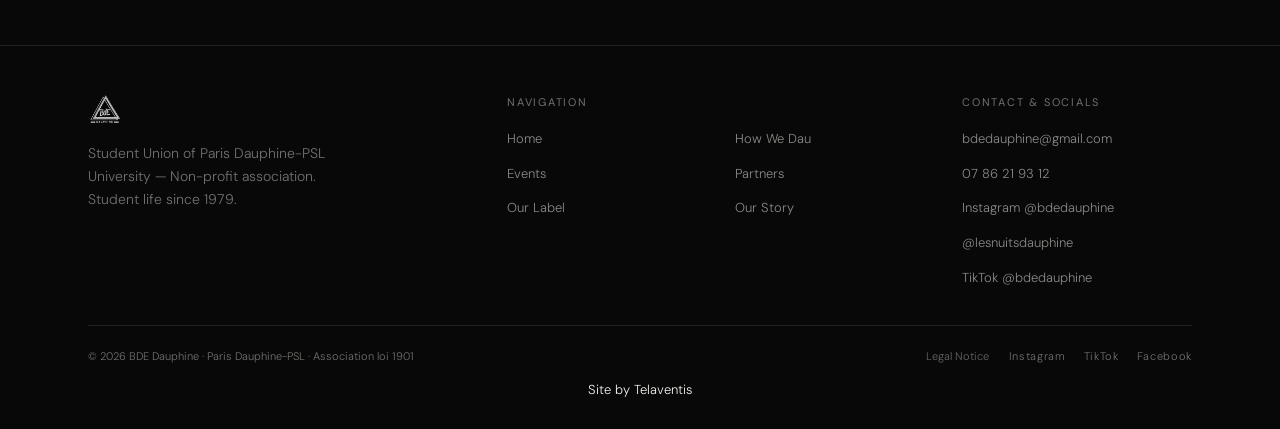
==== commit 923f8bb0: "Add files via upload" ====
--- a/index.html
+++ b/index.html
@@ -586,6 +586,10 @@
      Source : /data/site.js > ticket
      Modifier le lien Shotgun dans data/site.js.
      ===================================================== --><div class="modal-overlay" data-render="ticket-modal" id="ticketModal" onclick="closeModalOnBg(event)"></div>
+<!-- =====================================================
+     AFFICHE DE L'ÉVÉNEMENT À VENIR — contenu généré par js/render.js
+     Réglages : csv/config.csv (affiche_*) et csv/events.csv (colonnes AFFICHE *)
+     ===================================================== --><dialog class="affiche-dialog" data-render="affiche" id="afficheModal" aria-labelledby="afficheTitle"></dialog>
 
 <!-- =====================================================
      DONNÉES + MOTEUR DE RENDU
@@ -602,6 +606,7 @@
 <script src="js/components.js"></script>
 <script src="js/render.js"></script>
 <script src="js/main.js"></script>
+<script src="js/affiche.js"></script>
 <script>
     // Cursor
     const dot = document.getElementById('cursorDot');
--- a/style.css
+++ b/style.css
@@ -1,4 +1,17 @@
-@import url('https://fonts.googleapis.com/css2?family=Unbounded:wght@300;400;600;700;900&family=DM+Sans:ital,opsz,wght@0,9..40,300;0,9..40,400;0,9..40,500;1,9..40,300&display=swap');
+/* =====================================================
+   FONTS — self-hosted (fonts/), no third-party request.
+   Was: @import url('https://fonts.googleapis.com/css2?family=Unbounded:wght@300;400;600;700;900&family=DM+Sans...')
+   Files, subsets (latin + latin-ext only — the site is French-only, no
+   cyrillic/vietnamese needed) and licenses (SIL OFL 1.1) fetched from
+   Google Fonts' own repo. See fonts/OFL-Unbounded.txt and
+   fonts/OFL-DMSans.txt for the required license text.
+   ===================================================== */
+@font-face { font-family: 'Unbounded'; font-style: normal; font-weight: 300 900; font-display: swap; src: url('fonts/unbounded-latin-ext.woff2') format('woff2'); unicode-range: U+0100-02BA, U+02BD-02C5, U+02C7-02CC, U+02CE-02D7, U+02DD-02FF, U+0304, U+0308, U+0329, U+1D00-1DBF, U+1E00-1E9F, U+1EF2-1EFF, U+2020, U+20A0-20AB, U+20AD-20C0, U+2113, U+2C60-2C7F, U+A720-A7FF; }
+@font-face { font-family: 'Unbounded'; font-style: normal; font-weight: 300 900; font-display: swap; src: url('fonts/unbounded-latin.woff2') format('woff2'); unicode-range: U+0000-00FF, U+0131, U+0152-0153, U+02BB-02BC, U+02C6, U+02DA, U+02DC, U+0304, U+0308, U+0329, U+2000-206F, U+20AC, U+2122, U+2191, U+2193, U+2212, U+2215, U+FEFF, U+FFFD; }
+@font-face { font-family: 'DM Sans'; font-style: normal; font-weight: 300 500; font-display: swap; src: url('fonts/dmsans-latin-ext.woff2') format('woff2'); unicode-range: U+0100-02BA, U+02BD-02C5, U+02C7-02CC, U+02CE-02D7, U+02DD-02FF, U+0304, U+0308, U+0329, U+1D00-1DBF, U+1E00-1E9F, U+1EF2-1EFF, U+2020, U+20A0-20AB, U+20AD-20C0, U+2113, U+2C60-2C7F, U+A720-A7FF; }
+@font-face { font-family: 'DM Sans'; font-style: normal; font-weight: 300 500; font-display: swap; src: url('fonts/dmsans-latin.woff2') format('woff2'); unicode-range: U+0000-00FF, U+0131, U+0152-0153, U+02BB-02BC, U+02C6, U+02DA, U+02DC, U+0304, U+0308, U+0329, U+2000-206F, U+20AC, U+2122, U+2191, U+2193, U+2212, U+2215, U+FEFF, U+FFFD; }
+@font-face { font-family: 'DM Sans'; font-style: italic; font-weight: 300; font-display: swap; src: url('fonts/dmsans-italic-latin-ext.woff2') format('woff2'); unicode-range: U+0100-02BA, U+02BD-02C5, U+02C7-02CC, U+02CE-02D7, U+02DD-02FF, U+0304, U+0308, U+0329, U+1D00-1DBF, U+1E00-1E9F, U+1EF2-1EFF, U+2020, U+20A0-20AB, U+20AD-20C0, U+2113, U+2C60-2C7F, U+A720-A7FF; }
+@font-face { font-family: 'DM Sans'; font-style: italic; font-weight: 300; font-display: swap; src: url('fonts/dmsans-italic-latin.woff2') format('woff2'); unicode-range: U+0000-00FF, U+0131, U+0152-0153, U+02BB-02BC, U+02C6, U+02DA, U+02DC, U+0304, U+0308, U+0329, U+2000-206F, U+20AC, U+2122, U+2191, U+2193, U+2212, U+2215, U+FEFF, U+FFFD; }
 
 *, *::before, *::after { box-sizing: border-box; margin: 0; padding: 0; }
 
@@ -116,6 +129,9 @@
 .footer-socials { display: flex; gap: 18px; }
 .footer-socials a { font-size: 11px; color: var(--muted); text-decoration: none; letter-spacing: 0.06em; cursor: none; transition: color 0.2s; }
 .footer-socials a:hover { color: var(--white); }
+.footer-credit-line { text-align: center; margin-top: 10px; }
+.footer-credit-link { font-size: 13px; color: var(--white); text-decoration: none; transition: opacity 0.2s; cursor: none; }
+.footer-credit-link:hover { opacity: 0.8; }
 
 /* ── LANGUE TOGGLE ────────────────────────── */
 .nav-lang { background: none; border: 1px solid var(--border); color: var(--muted); font-family: var(--font-body); font-size: 11px; font-weight: 400; letter-spacing: 0.1em; padding: 5px 10px; cursor: none; transition: color 0.2s, border-color 0.2s; text-transform: uppercase; }
@@ -286,7 +302,7 @@
   padding: 0;
   border: 0;
   border-radius: 0;
-  color: var(--muted);
+  color: #d7263d;
   background: transparent;
   line-height: 1.15;
 }
@@ -360,3 +376,243 @@
     display: none;
   }
 }
+
+/* =====================================================
+   AFFICHE — présentation de l'événement à venir
+   Contenu généré par js/render.js, comportement dans js/affiche.js.
+   Réglages : csv/config.csv (affiche_*) et csv/events.csv (AFFICHE *).
+   ===================================================== */
+:root {
+  --affiche-in: cubic-bezier(0.16, 1, 0.3, 1);   /* entrée — courbe des modals du site */
+  --affiche-out: cubic-bezier(0.4, 0, 1, 1);     /* sortie — repart plus vite qu'elle n'arrive */
+}
+
+body.affiche-open { overflow: hidden; }
+
+.affiche-dialog {
+  position: fixed; inset: 0; z-index: 600;
+  width: 100%; max-width: 100%; height: 100%; max-height: 100%;
+  margin: 0; padding: 0; border: none; background: transparent;
+  color: var(--white); overflow: hidden;
+}
+.affiche-dialog:not([open]) { display: none; }
+.affiche-dialog[open] { display: flex; align-items: center; justify-content: center; }
+/* Le fond sombre et le flou vivent sur un vrai élément plutôt que sur
+   ::backdrop : backdrop-filter y est mal supporté et la propriété
+   personnalisée du glissement ne s'y hérite pas partout. ::backdrop ne
+   garde qu'une base opaque. */
+.affiche-dialog::backdrop { background: rgba(8, 8, 8, 0.72); }
+.affiche-veil {
+  position: fixed; inset: 0; z-index: 0;
+  background: rgba(8, 8, 8, 0.92);
+  backdrop-filter: blur(22px);
+  -webkit-backdrop-filter: blur(22px);
+  opacity: 0;
+  transition: opacity 260ms var(--affiche-in);
+}
+.affiche-dialog.is-open .affiche-veil { opacity: var(--affiche-dim, 1); }
+.affiche-dialog.is-closing .affiche-veil { opacity: 0; transition-duration: 240ms; }
+
+.affiche-sheet {
+  position: relative; z-index: 1;
+  width: 100%;
+  max-width: 1100px;
+  padding: 0 48px;
+}
+.affiche-dialog.is-closing .affiche-sheet {
+  opacity: 0; transform: scale(0.985);
+  transition: opacity 240ms var(--affiche-out), transform 240ms var(--affiche-out);
+}
+
+.affiche-grid {
+  display: grid;
+  /* Les deux colonnes se dimensionnent sur leur contenu et l'ensemble est
+     centré : sinon le panneau étire sa colonne et laisse un grand vide à
+     droite, ce qui déséquilibre la composition. */
+  grid-template-columns: auto minmax(260px, 400px);
+  justify-content: center;
+  gap: 56px;
+  align-items: center;
+}
+
+/* ── L'affiche elle-même ─────────────────────────────── */
+/* Deux éléments imbriqués volontairement : le wrap porte l'animation
+   d'entrée, le poster porte l'inclinaison au curseur — sinon les deux
+   se disputeraient la même propriété transform. */
+.affiche-poster-wrap {
+  opacity: 0;
+  transform: translate3d(0, 24px, 0) scale(0.94);
+  transition: opacity 440ms var(--affiche-in), transform 440ms var(--affiche-in);
+}
+.affiche-dialog.is-open .affiche-poster-wrap {
+  opacity: 1;
+  transform: translate3d(0, 0, 0) scale(1);
+}
+.affiche-poster {
+  position: relative;
+  height: min(74vh, 660px);
+  border: 1px solid var(--border);
+  overflow: hidden;
+  background: #111;
+  transform: translateZ(0);
+  box-shadow: 0 40px 90px -24px rgba(0, 0, 0, 0.85);
+}
+.affiche-poster img { width: 100%; height: 100%; object-fit: cover; }
+/* Pose sur une couche GPU seulement pendant que l'inclinaison tourne. */
+.affiche-dialog.is-tilting .affiche-poster { will-change: transform; }
+.affiche-sheen {
+  position: absolute;
+  top: -25%; left: -60%;
+  width: 220%; height: 150%;
+  pointer-events: none;
+  background: linear-gradient(105deg,
+    transparent 44%,
+    rgba(244, 242, 238, 0.09) 50%,
+    transparent 56%);
+  opacity: 0;
+  transform: translate3d(0, 0, 0);
+  transition: opacity 500ms var(--affiche-in) 320ms;
+}
+.affiche-dialog.is-open .affiche-sheen { opacity: 1; }
+.affiche-dialog.is-tilting .affiche-sheen { will-change: transform; }
+
+/* ── Panneau d'information ───────────────────────────── */
+.affiche-panel { min-width: 0; }
+.affiche-panel > * {
+  opacity: 0; transform: translate3d(0, 12px, 0);
+  transition: opacity 320ms var(--affiche-in), transform 320ms var(--affiche-in);
+}
+.affiche-dialog.is-open .affiche-panel > * { opacity: 1; transform: translate3d(0, 0, 0); }
+.affiche-dialog.is-open .affiche-panel > *:nth-child(1) { transition-delay: 140ms; }
+.affiche-dialog.is-open .affiche-panel > *:nth-child(2) { transition-delay: 185ms; }
+.affiche-dialog.is-open .affiche-panel > *:nth-child(3) { transition-delay: 230ms; }
+.affiche-dialog.is-open .affiche-panel > *:nth-child(4) { transition-delay: 275ms; }
+.affiche-dialog.is-open .affiche-panel > *:nth-child(5) { transition-delay: 320ms; }
+.affiche-dialog.is-open .affiche-panel > *:nth-child(6) { transition-delay: 365ms; }
+
+.affiche-overline {
+  font-size: 11px; letter-spacing: 0.22em; text-transform: uppercase;
+  color: var(--muted); margin-bottom: 18px;
+}
+.affiche-title {
+  font-family: var(--font-title); font-size: clamp(30px, 3.4vw, 48px);
+  font-weight: 900; line-height: 1; letter-spacing: -0.035em; margin-bottom: 16px;
+}
+.affiche-text { font-size: 14px; color: var(--muted); line-height: 1.65; margin-bottom: 22px; }
+/* Le lieu ressort de la ligne d'info : c'est l'information que les gens
+   cherchent en premier une fois la date connue. */
+.affiche-venue { color: var(--red); font-size: 1.1em; font-weight: 500; }
+.affiche-countdown {
+  display: inline-block; font-family: var(--font-title);
+  font-size: 11px; font-weight: 600; letter-spacing: 0.12em; text-transform: uppercase;
+  color: var(--red); border: 1px solid rgba(200, 16, 46, 0.45);
+  padding: 7px 13px; margin-bottom: 30px;
+}
+.affiche-cta {
+  display: flex; align-items: center; justify-content: space-between; gap: 20px;
+  padding: 18px 22px; background: var(--red); color: var(--white);
+  text-decoration: none; font-family: var(--font-title);
+  font-size: 14px; font-weight: 700; letter-spacing: 0.02em;
+  transition: background 200ms;
+}
+.affiche-cta:hover { background: #a50d26; }
+.affiche-cta-arrow { font-size: 18px; transition: transform 200ms var(--affiche-in); }
+.affiche-cta:hover .affiche-cta-arrow { transform: translateX(5px); }
+.affiche-dismiss {
+  display: block; margin-top: 18px; padding: 0;
+  background: none; border: none; color: var(--muted);
+  font-family: var(--font-body); font-size: 12px; letter-spacing: 0.06em;
+  transition: color 200ms;
+}
+.affiche-dismiss:hover { color: var(--white); }
+
+.affiche-close {
+  position: absolute; top: -22px; right: 40px;
+  display: flex; align-items: center; justify-content: center;
+  width: 48px; height: 48px;          /* cible de 48px, confortable à viser */
+  background: none; border: none; color: var(--muted);
+  font-size: 26px; line-height: 1; padding: 0;
+  transition: color 200ms; z-index: 4;
+}
+.affiche-close:hover { color: var(--white); }
+
+
+/* ── Curseur ─────────────────────────────────────────── */
+/* Le curseur personnalisé du site est peint sous le <dialog> (le top layer
+   passe au-dessus de tout z-index), il serait donc invisible ici. On en
+   redessine un à l'intérieur. Par défaut le curseur natif reste visible :
+   il n'est masqué qu'une fois le point installé par js/affiche.js. */
+.affiche-dialog { cursor: default; }
+.affiche-dialog.has-cursor,
+.affiche-dialog.has-cursor a,
+.affiche-dialog.has-cursor button { cursor: none; }
+
+.affiche-cursor {
+  position: fixed; top: 0; left: 0;
+  width: 8px; height: 8px; margin: -4px 0 0 -4px;
+  border-radius: 50%;
+  background: var(--white);
+  mix-blend-mode: difference;
+  pointer-events: none;
+  z-index: 3;
+  opacity: 0;
+  transform: translate3d(-100px, -100px, 0);
+  transition: width 150ms, height 150ms, margin 150ms, opacity 150ms;
+}
+.affiche-dialog.has-cursor .affiche-cursor { opacity: 1; }
+.affiche-dialog.is-hovering .affiche-cursor {
+  width: 15px; height: 15px; margin: -7.5px 0 0 -7.5px;
+}
+
+/* ── Mobile ──────────────────────────────────────────── */
+@media (max-width: 899px) {
+  .affiche-dialog[open] { align-items: stretch; }
+  .affiche-sheet {
+    padding: 0; max-width: 100%;
+    min-height: 100dvh;
+    display: flex; flex-direction: column; justify-content: center;
+    overflow-y: auto; touch-action: pan-y;
+  }
+  .affiche-grid { grid-template-columns: 1fr; justify-content: stretch; gap: 0; }
+  .affiche-poster {
+    height: auto; width: 100%;
+    max-height: 52dvh; border-left: none; border-right: none;
+    box-shadow: none;
+  }
+  /* Poignée de glissement — indique qu'on peut tirer vers le bas */
+  .affiche-poster-wrap::before {
+    content: ''; display: block;
+    width: 42px; height: 4px; margin: 14px auto;
+    background: rgba(244, 242, 238, 0.28); border-radius: 2px;
+  }
+  .affiche-panel { padding: 26px 24px 34px; }
+  .affiche-title { font-size: clamp(26px, 7vw, 34px); }
+  .affiche-countdown { margin-bottom: 22px; }
+  .affiche-close { top: 6px; right: 6px; font-size: 24px; }
+  .affiche-cursor { display: none; }
+}
+
+/* ── Mouvement réduit ────────────────────────────────── */
+/* Règle imposée par le design system : toute animation doit se réduire à
+   un changement d'état instantané quand l'utilisateur le demande. */
+@media (prefers-reduced-motion: reduce) {
+  .affiche-poster-wrap,
+  .affiche-panel > *,
+  .affiche-sheet,
+  .affiche-veil {
+    transition-duration: 0.01ms !important;
+    transition-delay: 0ms !important;
+  }
+  .affiche-poster-wrap { opacity: 1; transform: none; clip-path: none; }
+  .affiche-panel > * { opacity: 1; transform: none; }
+  .affiche-sheen { display: none; }
+  .affiche-cursor { transition: none !important; }
+
+  *, *::before, *::after {
+    animation-duration: 0.01ms !important;
+    animation-iteration-count: 1 !important;
+    transition-duration: 0.01ms !important;
+    scroll-behavior: auto !important;
+  }
+  html { scroll-behavior: auto; }
+}
